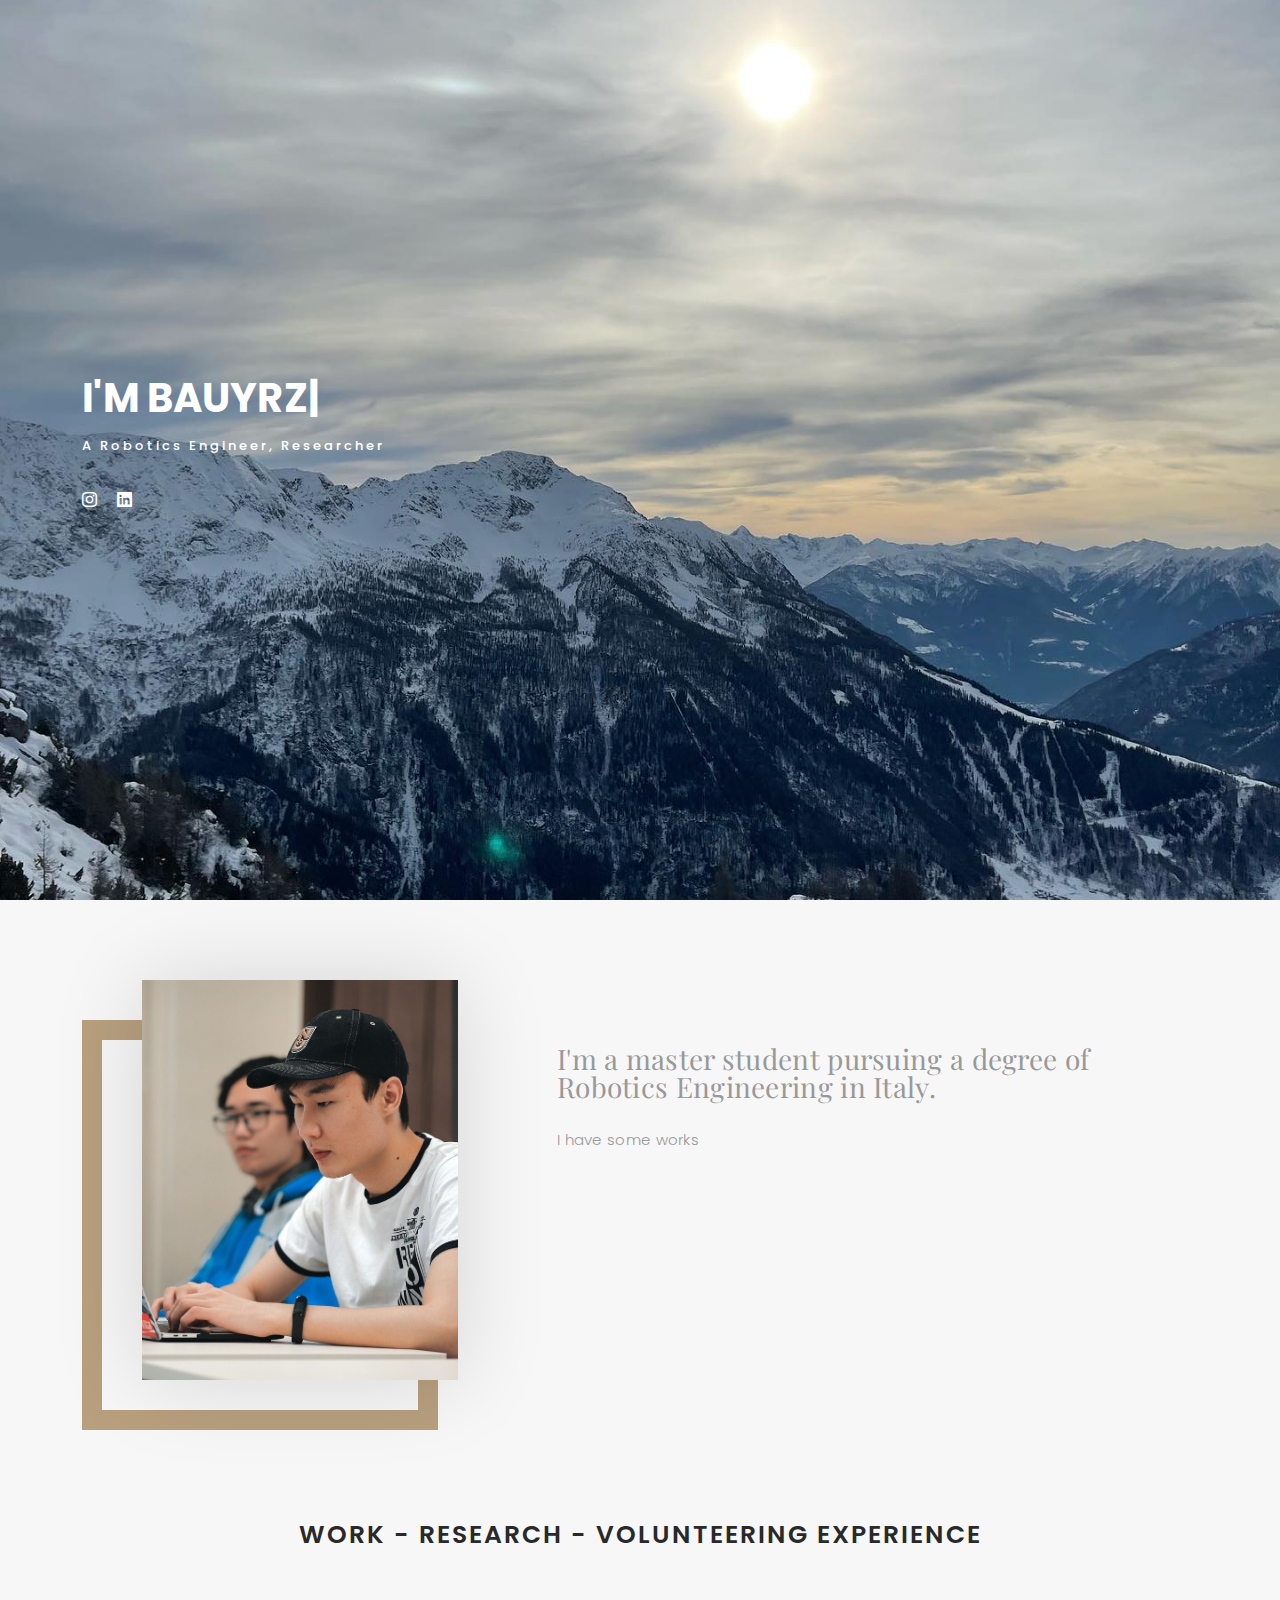
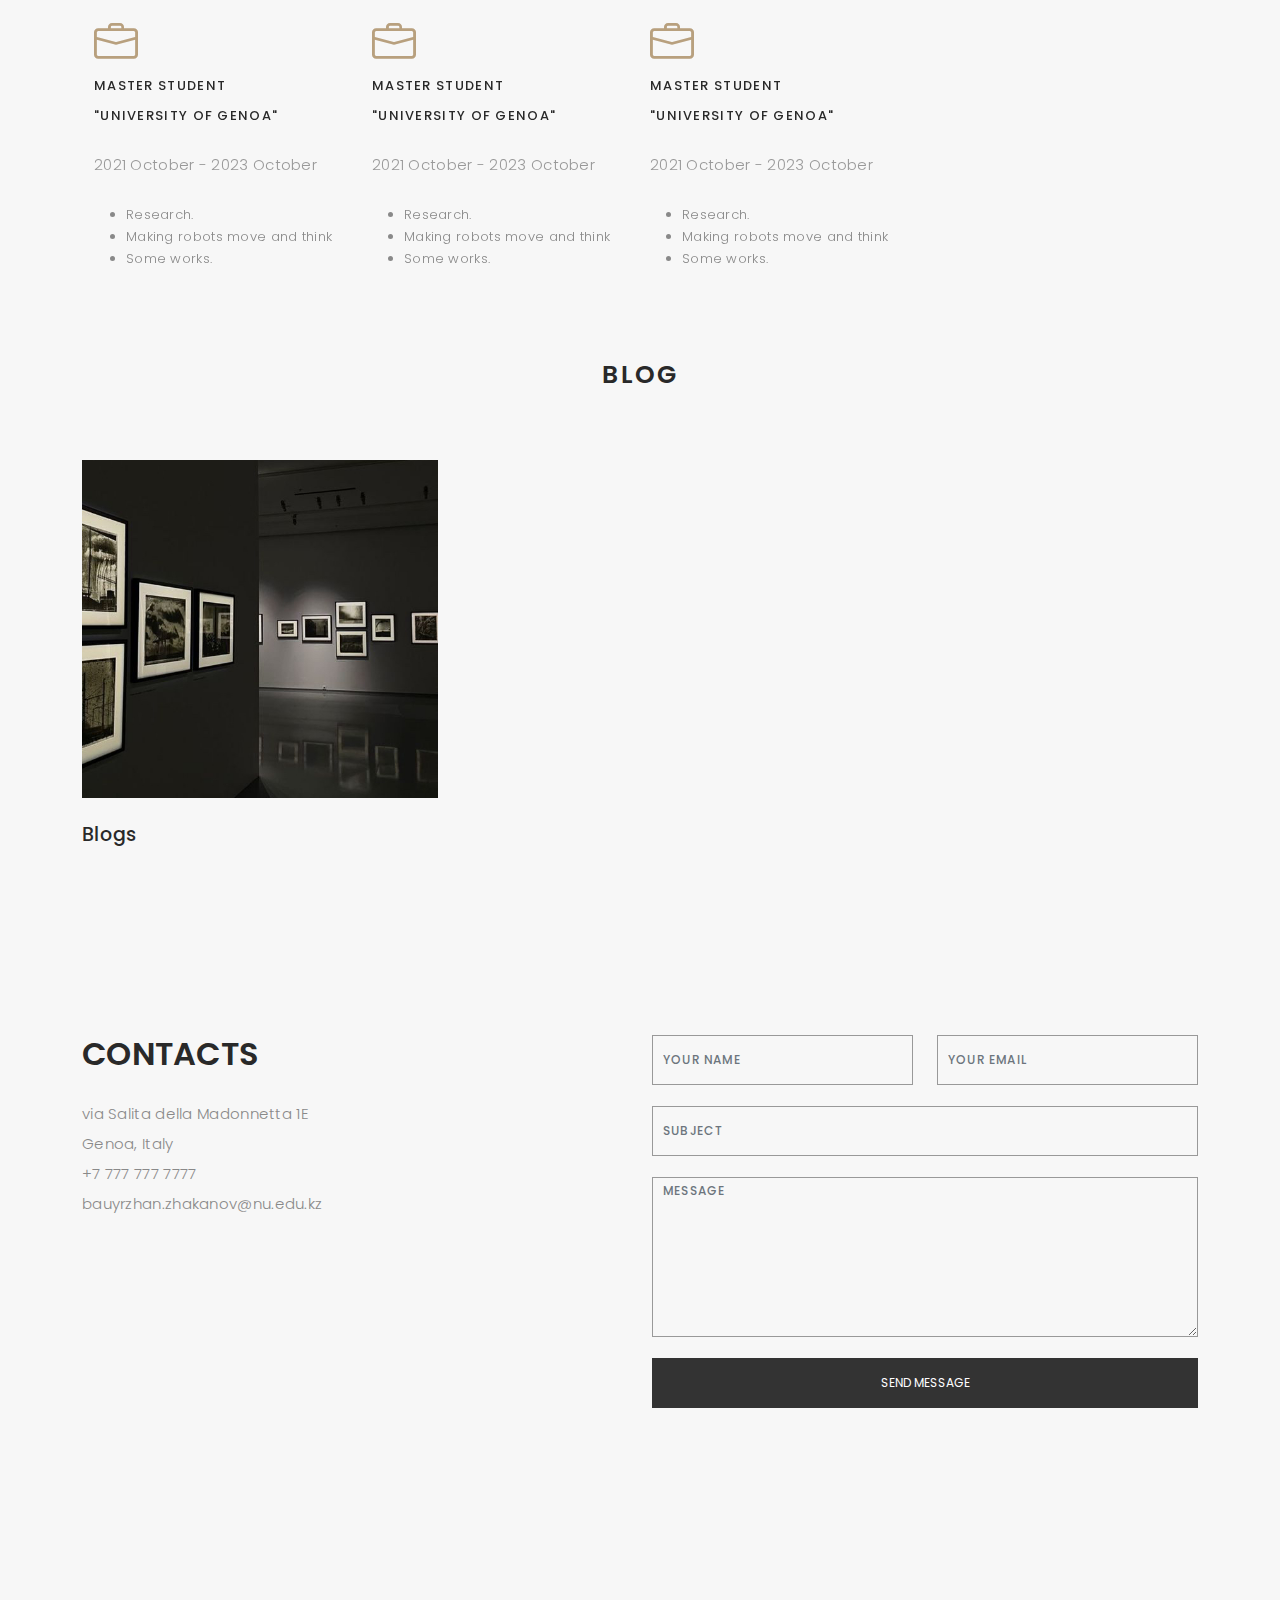
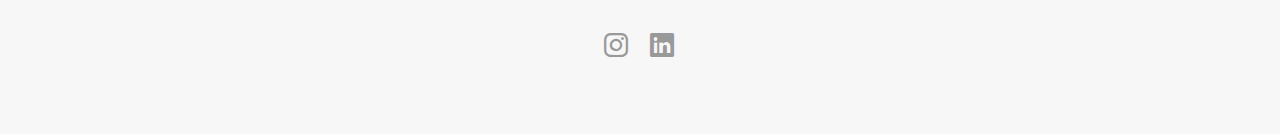
==== index.html @ 03d2d4c2 "h" ====
<!DOCTYPE html>
<html lang="en">

<head>
  <meta charset="utf-8">
  <meta content="width=device-width, initial-scale=1.0" name="viewport">

  <title> Personal Webste - Bauyrzhan Zhakanov </title>
  <meta content="" name="description">
  <meta content="" name="keywords">

  <!-- Favicons -->
  <link href="assets/img/favicon.png" rel="icon">
  <link href="assets/img/apple-touch-icon.png" rel="apple-touch-icon">

  <!--Fonts-->
  <link href="https://fonts.googleapis.com/css?family=Poppins:300,300i,400,400i,500,500i,600,600i,700,700i|Playfair+Display:400,400i,500,500i,600,600i,700,700i,900,900i" rel="stylesheet">

  <!-- Additional CSS Files -->
  <link href="assets/vendor/bootstrap/css/bootstrap.css" rel="stylesheet">
  <link href="assets/vendor/bootstrap-icons/bootstrap-icons.css" rel="stylesheet">
  <link href="assets/vendor/boxicons/css/boxicons.css" rel="stylesheet">
  <link href="assets/vendor/glightbox/css/glightbox.css" rel="stylesheet">
  <link href="assets/vendor/swiper/swiper-bundle.min.css" rel="stylesheet">

  <!-- Main CSS File -->
  <link href="assets/css/style.css" rel="stylesheet">

</head>

<body>

  <!-- ======= Header ======= -->
  <header id="header" class="fixed-top ">
    <div class="container d-flex align-items-center justify-content-between">
      <h1 class="logo"><a href="index.html">Home</a></h1>
      <nav id="navbar" class="navbar">
        <ul>
          <li><a class="nav-link scrollto active" href="#homehome">Home</a></li>
          <li><a class="nav-link scrollto" href="#about">About</a></li>
          <li><a class="nav-link  scrollto" href="#services">Experience</a></li>
          <li class="dropdown"><a href="#journal"><span>Blog</span> <i class="bi bi-chevron-down"></i></a>
            <ul>
              <li><a href="blog-single.html">Works</a></li>
              <!-- <li><a href="blog-single.html">Photos</a></li> -->
              <!-- <li><a href="blog-single.html">Articles</a></li> -->
            </ul>
          </li>
          <li><a class="nav-link scrollto" href="#contact">Contact</a></li>
        </ul>
        <i class="bi bi-list mobile-nav-toggle"></i>
      </nav>
    </div>
  </header>

  <!-- Main Page with the Photo -->
  <div id="homehome" class="home">

    <div class="container">
      <div class="homehome-content">
        <h1>I'm <span class="typed" data-typed-items="Bauyrzhan Zhakanov, A Robotics Engineer, Researcher"></span></h1>
        <p>A Robotics Engineer, Researcher</p>

        <ul class="list-unstyled list-social">
          <!-- <li><a href=""><i class="bi bi-facebook"></i></a></li>
          <li><a href=""><i class="bi bi-twitter"></i></a></li> -->
          <li><a href="https://www.instagram.com/bzwayne/"><i class="bi bi-instagram"></i></a></li>
          <li><a href="https://www.linkedin.com/in/bauyrzhan-zhakanov/"><i class="bi bi-linkedin"></i></a></li>
        </ul>
      </div>
    </div>
  </div>

  <main id="main">

    <!-- ======= About Section ======= -->
    <div id="about" class="paddsection">
      <div class="container">
        <div class="row justify-content-between">

          <div class="col-lg-4 ">
            <div class="div-img-bg">
              <div class="about-img">
                <!-- <img src="assets/img/meee.jpg" class="img-responsive" alt="me"> -->
                <img src="assets/img/mee.jpg" class="img-responsive" alt="me">
              </div>
            </div>
          </div>

          <div class="col-lg-7">
            <div class="about-descr">
              <p class="p-heading">I'm a master student pursuing a degree of Robotics Engineering in Italy.</p>
              <p class="separator">I have some works</p>
            </div>
          </div>
        </div>
      </div>
    </div>

    <!-- ======= Services Section ======= -->
    <div id="services">

      <div class="container">
        <div class="section-title text-center">
          <h2>WORK - RESEARCH - VOLUNTEERING EXPERIENCE</h2>
        </div>
      <div class="container">
        <div class="services-slider swiper" data-aos="fade-up" data-aos-delay="100">
          <div class="swiper-wrapper">

            <div class="swiper-slide">
              <div class="services-block">
                <i class="bi bi-briefcase"></i>
                <span>Master student</span>
                <span>"University of Genoa"</span>
                <p>2021 October - 2023 October</p>
                <ul class="separator">
                  <li>Research.</li>
                  <li>Making robots move and think</li>
                  <li>Some works.</li>
                </ul>
              </div>
            </div>

            <!-- <div class="swiper-slide">
              <div class="services-block">
                <i class="bi bi-card-checklist"></i>
                <span>Volunteering Tutor</span>
                <span>"NU Red Crescent"</span>
                <p>2019 January - 2020 March</p>
                <ul class="separator">
                  <li>Taught primary school students once a week for 3 hours.</li>
                  <li>Helped students improve their academic standing.</li>
                  <li>Assessed their knowledge, and created individual lesson plans for each lesson.</li>
                </ul>
              </div>
            </div> -->

            <!-- <div class="swiper-slide">
              <div class="services-block">
                <i class="bi bi-bar-chart"></i>
                <span>Social Media Manager</span>
                <span>Khan Academy Qazaq</span>
                <p>2018 August - 2020 March</p>
                <ul class="separator">
                  <li>Worked in a team at the founding stages of the project.</li>
                  <li>Worked on the project's brand recognition.</li>
                  <li>Attracted volunteers for the project through social media.</li>
                </ul>
              </div>
            </div> -->

            <!-- <div class="swiper-slide">
              <div class="services-block">
                <i class="bi bi-binoculars"></i>
                <span>Assistant of professors</span>
                <span>Research Assistantships</span>
                <p>2020 and 2022 Fall semesters</p>
                <ul class="separator">
                  <li>Assisted Dr. Ramey Moore with analyzing and selecting research articles about the perception of environmental issues in Kazakhstan.</li>
                  <li>Translated, analyzed and synthesized data from social media.</li>
                  <li>Assisted Dr. Reed Coil with conducting archaeological excavations, data entry and analysis.</li>
                </ul>
              </div>
            </div> -->

            <!-- <div class="swiper-slide">
              <div class="services-block">
                <i class="bi bi-brightness-high"></i>
                <span>Event Manager</span>
                <span>Social Project "Ertenim"</span>
                <p>2021 August - November</p>
                <ul class="separator">
                  <li>Created the concept and mission of the project with other members.</li>
                  <li>Organized a three day long summer camp for children from socially vulnerable families.</li>
                </ul>
              </div>
            </div> -->

            <!-- <div class="swiper-slide">
              <div class="services-block">
                <i class="bi bi-calendar4-week"></i>
                <span>General Manager</span>
                <span>LLC "Arel"</span>
                <p>2020 and 2022 Fall semesters</p>
                <ul class="separator">
                  <li>Raised the revenue by 4000 euros a month after allocating marketing expenditures more effectively.</li>
                  <li>Changed the brand presentation on marketing platforms. Changed the supplier company to solve logistics issues.</li>
                  <li>Systematised all financial aspects.</li>
                </ul>
              </div>
            </div> -->

          </div>
          <div class="swiper-pagination"></div>
        </div>

      </div>

    </div>
    

    <!-- ======= Journal Section ======= -->
    <div id="journal" class="text-left paddsection">
      <div class="container">
        <div class="section-title text-center">
          <h2>blog</h2>
        </div>
      </div>
      <div class="container">
        <div class="journal-block">
          <div class="row">
            <div class="col-lg-4 col-md-6">
              <div class="journal-info">
                <a href="pages/blog-single.html"><img src="assets/img/blog-post-1.jpg" class="img-responsive" alt="img"></a>
                <div class="journal-txt">
                  <h4><a href="pages/blog-single.html">Blogs</a></h4>
                </div>
              </div>
            </div>
            <!-- <div class="col-lg-4 col-md-6">
              <div class="journal-info">
                <a href="blog-single.html"><img src="assets/img/blog-post-2.jpg" class="img-responsive" alt="img"></a>
                <div class="journal-txt">
                  <h4><a href="blog-single.html">PHOTOS</a></h4>
                </div>
              </div>
            </div> -->
            <!-- <div class="col-lg-4 col-md-6">
              <div class="journal-info">
                <a href="blog-single.html"><img src="assets/img/blog-post-3.jpg" class="img-responsive" alt="img"></a>
                <div class="journal-txt">
                  <h4><a href="blog-single.html">MY ARTICLES</a></h4>
                </div>
              </div>
            </div> -->
          </div>
        </div>
      </div>
    </div>

    <!-- ======= Contact Section ======= -->
    <div id="contact" class="paddsection">
      <div class="container">
        <div class="contact-block1">
          <div class="row">
            <div class="col-lg-6">
              <div class="contact-contact">
                <h2 class="mb-30">CONTACTS</h2>
                <ul class="contact-details">
                  <li><span>via Salita della Madonnetta 1E</span></li>
                  <li><span>Genoa, Italy</span></li>
                  <li><span>+7 777 777 7777</span></li>
                  <li><span>bauyrzhan.zhakanov@nu.edu.kz</span></li>
                </ul>
              </div>
            </div>
            <div class="col-lg-6">
              <form action="forms/contact.php" method="post" role="form" class="php-email-form">
                <div class="row gy-3">
                  <div class="col-lg-6">
                    <div class="form-group contact-block1">
                      <input type="text" name="name" class="form-control" id="name" placeholder="Your Name" required>
                    </div>
                  </div>
                  <div class="col-lg-6">
                    <div class="form-group">
                      <input type="email" class="form-control" name="email" id="email" placeholder="Your Email" required>
                    </div>
                  </div>
                  <div class="col-lg-12">
                    <div class="form-group">
                      <input type="text" class="form-control" name="subject" id="subject" placeholder="Subject" required>
                    </div>
                  </div>
                  <div class="col-lg-12">
                    <div class="form-group">
                      <textarea class="form-control" name="message" placeholder="Message" required></textarea>
                    </div>
                  </div>
                  <div class="col-lg-12">
                    <div class="loading">Loading</div>
                    <div class="error-message"></div>
                    <div class="sent-message">Your message has been sent. Thank you!</div>
                  </div>
                  <div class="mt-0">
                    <input type="submit" class="btn btn-defeault btn-send" value="Send message">
                  </div>
                </div>
              </form>
            </div>
          </div>
        </div>
      </div>
    </div>

  </main>

  <div id="footer" class="text-center">
    <div class="container">
      <div class="socials-media text-center">

        <ul class="list-unstyled">
          <!-- <li><a href="#"><i class="bi bi-facebook"></i></a></li>
          <li><a href="#"><i class="bi bi-twitter"></i></a></li> -->
          <li><a href="https://www.instagram.com/bzwayne/"><i class="bi bi-instagram"></i></a></li>
          <li><a href="https://www.linkedin.com/in/bauyrzhan-zhakanov/"><i class="bi bi-linkedin"></i></a></li>
        </ul>

  </div>

  <a href="#" class="back-to-top d-flex align-items-center justify-content-center"><i class="bi bi-arrow-up-short"></i></a>
 
  <!-- Additional JS Files -->
  <script src="assets/vendor/bootstrap/js/bootstrap.bundle.min.js"></script>
  <script src="assets/vendor/glightbox/js/glightbox.min.js"></script>
  <script src="assets/vendor/isotope-layout/isotope.pkgd.min.js"></script>
  <script src="assets/vendor/swiper/swiper-bundle.min.js"></script>
  <script src="assets/vendor/typed.js/typed.min.js"></script>
  <script src="assets/vendor/php-email-form/validate.js"></script>

  <!-- Main JS File -->
  <script src="assets/js/main.js"></script>

</body>

</html>
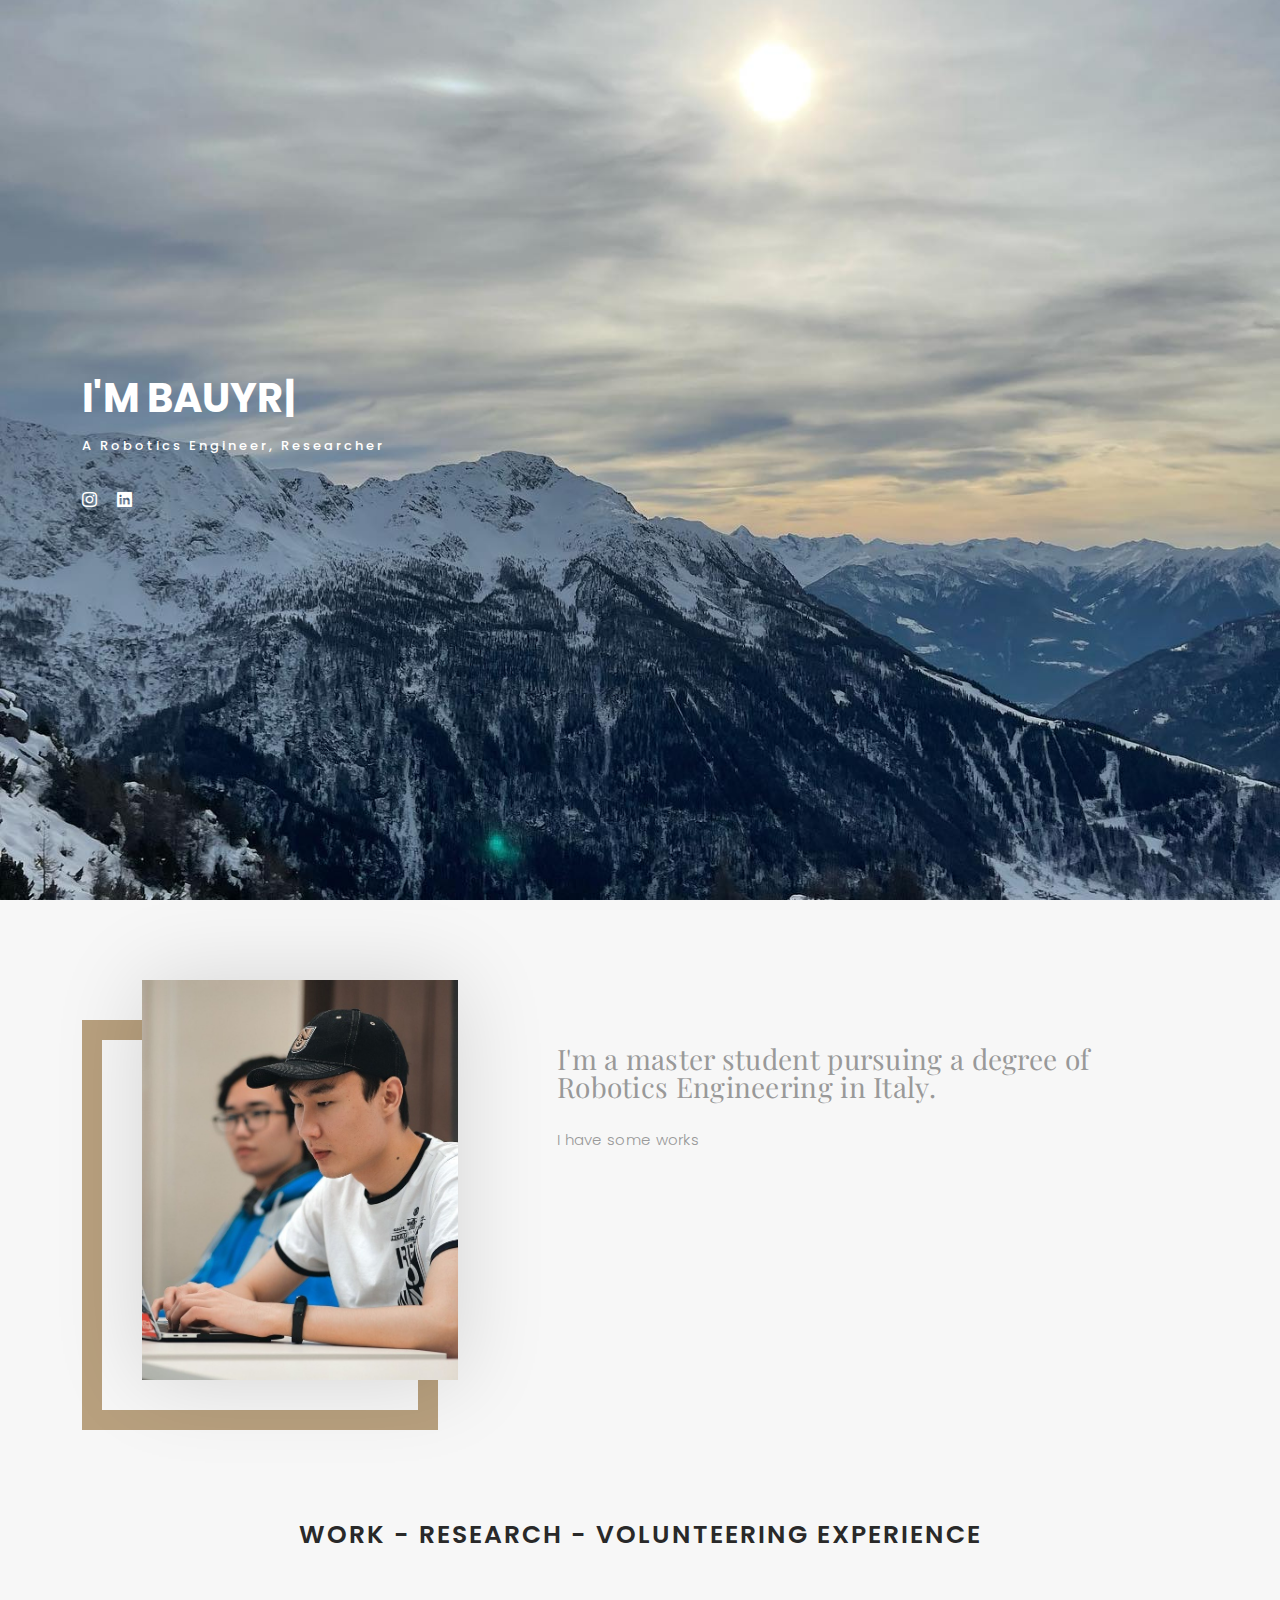
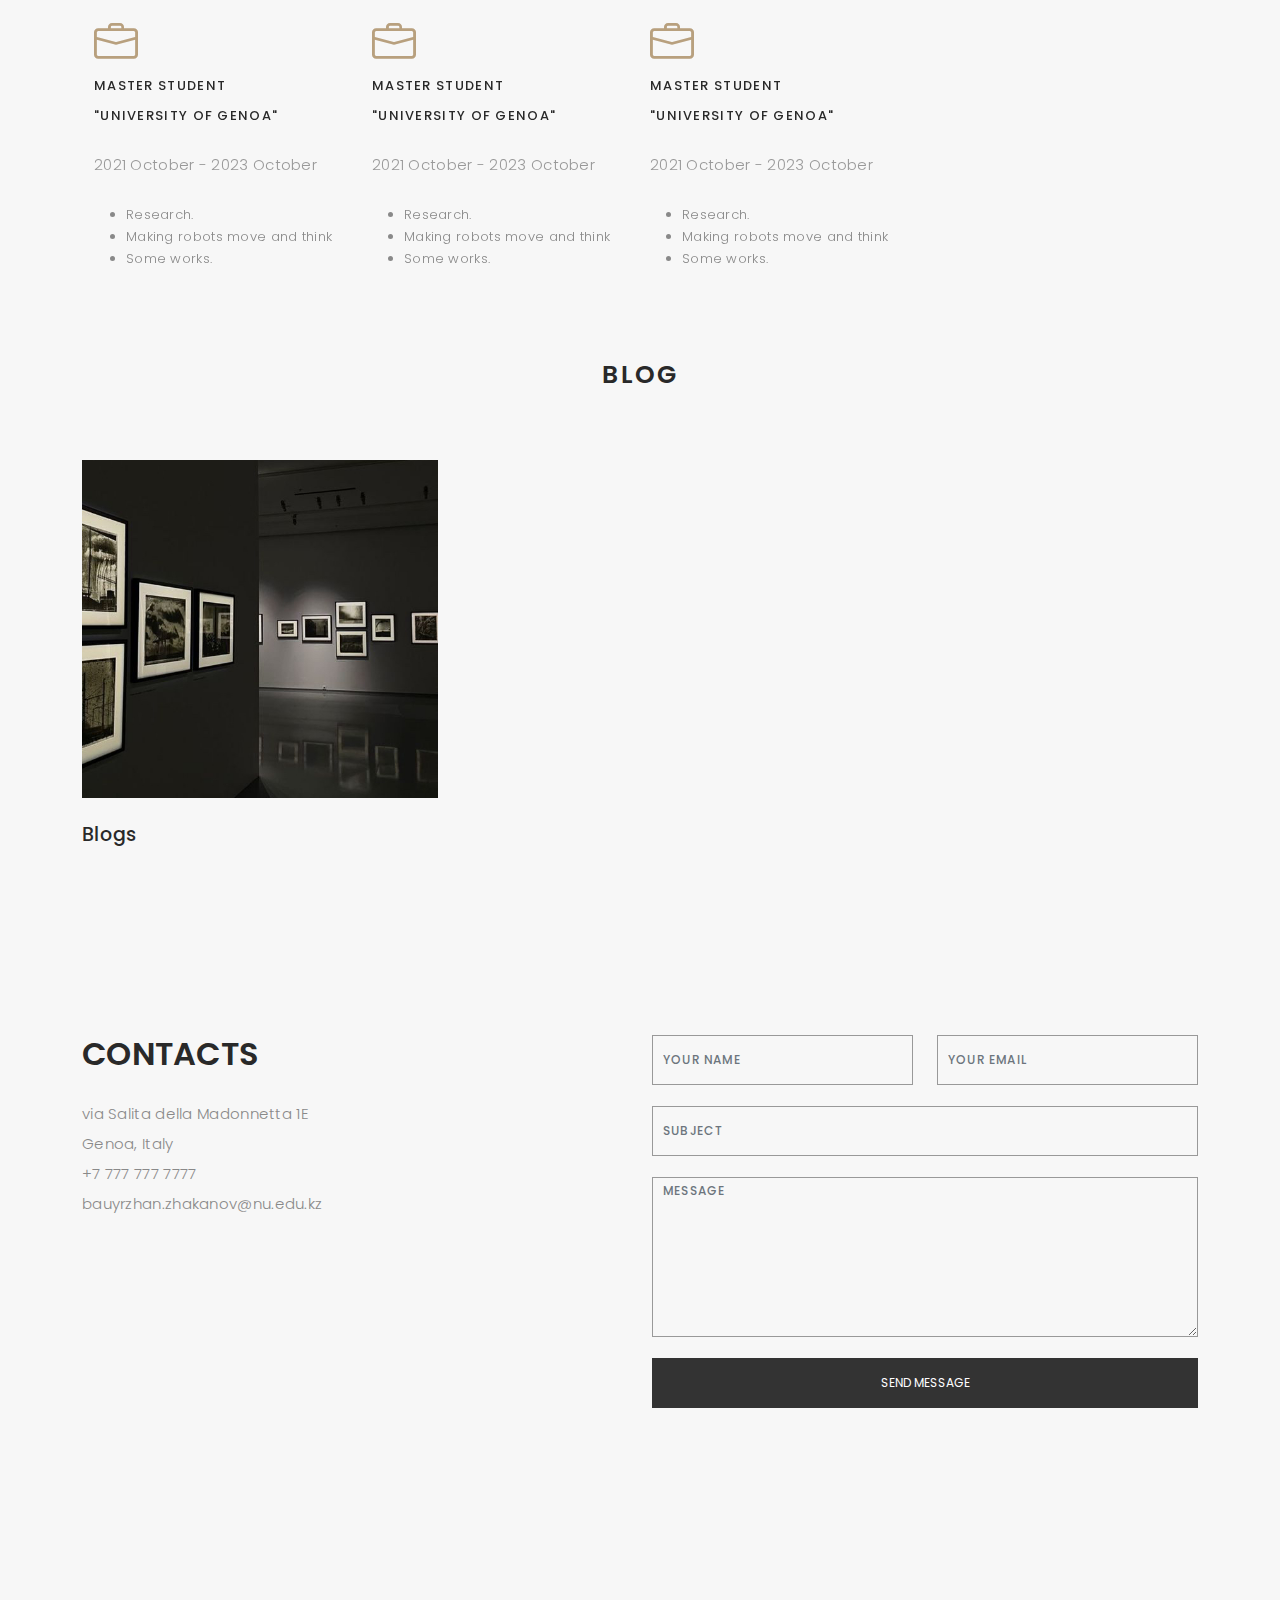
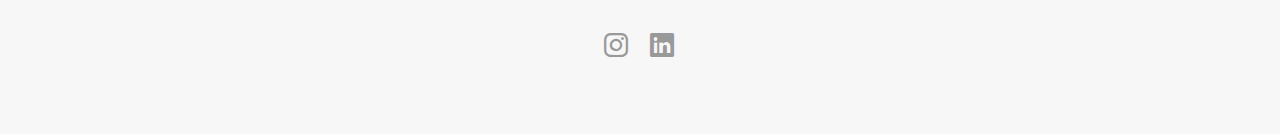
==== commit d76222e7: "h" ====
--- a/index.html
+++ b/index.html
@@ -41,7 +41,7 @@
           <li><a class="nav-link  scrollto" href="#services">Experience</a></li>
           <li class="dropdown"><a href="#journal"><span>Blog</span> <i class="bi bi-chevron-down"></i></a>
             <ul>
-              <li><a href="blog-single.html">Works</a></li>
+              <li><a href="pages/blog-single.html">Works</a></li>
               <!-- <li><a href="blog-single.html">Photos</a></li> -->
               <!-- <li><a href="blog-single.html">Articles</a></li> -->
             </ul>
@@ -81,7 +81,6 @@
           <div class="col-lg-4 ">
             <div class="div-img-bg">
               <div class="about-img">
-                <!-- <img src="assets/img/meee.jpg" class="img-responsive" alt="me"> -->
                 <img src="assets/img/mee.jpg" class="img-responsive" alt="me">
               </div>
             </div>
@@ -136,60 +135,6 @@
               </div>
             </div> -->
 
-            <!-- <div class="swiper-slide">
-              <div class="services-block">
-                <i class="bi bi-bar-chart"></i>
-                <span>Social Media Manager</span>
-                <span>Khan Academy Qazaq</span>
-                <p>2018 August - 2020 March</p>
-                <ul class="separator">
-                  <li>Worked in a team at the founding stages of the project.</li>
-                  <li>Worked on the project's brand recognition.</li>
-                  <li>Attracted volunteers for the project through social media.</li>
-                </ul>
-              </div>
-            </div> -->
-
-            <!-- <div class="swiper-slide">
-              <div class="services-block">
-                <i class="bi bi-binoculars"></i>
-                <span>Assistant of professors</span>
-                <span>Research Assistantships</span>
-                <p>2020 and 2022 Fall semesters</p>
-                <ul class="separator">
-                  <li>Assisted Dr. Ramey Moore with analyzing and selecting research articles about the perception of environmental issues in Kazakhstan.</li>
-                  <li>Translated, analyzed and synthesized data from social media.</li>
-                  <li>Assisted Dr. Reed Coil with conducting archaeological excavations, data entry and analysis.</li>
-                </ul>
-              </div>
-            </div> -->
-
-            <!-- <div class="swiper-slide">
-              <div class="services-block">
-                <i class="bi bi-brightness-high"></i>
-                <span>Event Manager</span>
-                <span>Social Project "Ertenim"</span>
-                <p>2021 August - November</p>
-                <ul class="separator">
-                  <li>Created the concept and mission of the project with other members.</li>
-                  <li>Organized a three day long summer camp for children from socially vulnerable families.</li>
-                </ul>
-              </div>
-            </div> -->
-
-            <!-- <div class="swiper-slide">
-              <div class="services-block">
-                <i class="bi bi-calendar4-week"></i>
-                <span>General Manager</span>
-                <span>LLC "Arel"</span>
-                <p>2020 and 2022 Fall semesters</p>
-                <ul class="separator">
-                  <li>Raised the revenue by 4000 euros a month after allocating marketing expenditures more effectively.</li>
-                  <li>Changed the brand presentation on marketing platforms. Changed the supplier company to solve logistics issues.</li>
-                  <li>Systematised all financial aspects.</li>
-                </ul>
-              </div>
-            </div> -->
 
           </div>
           <div class="swiper-pagination"></div>
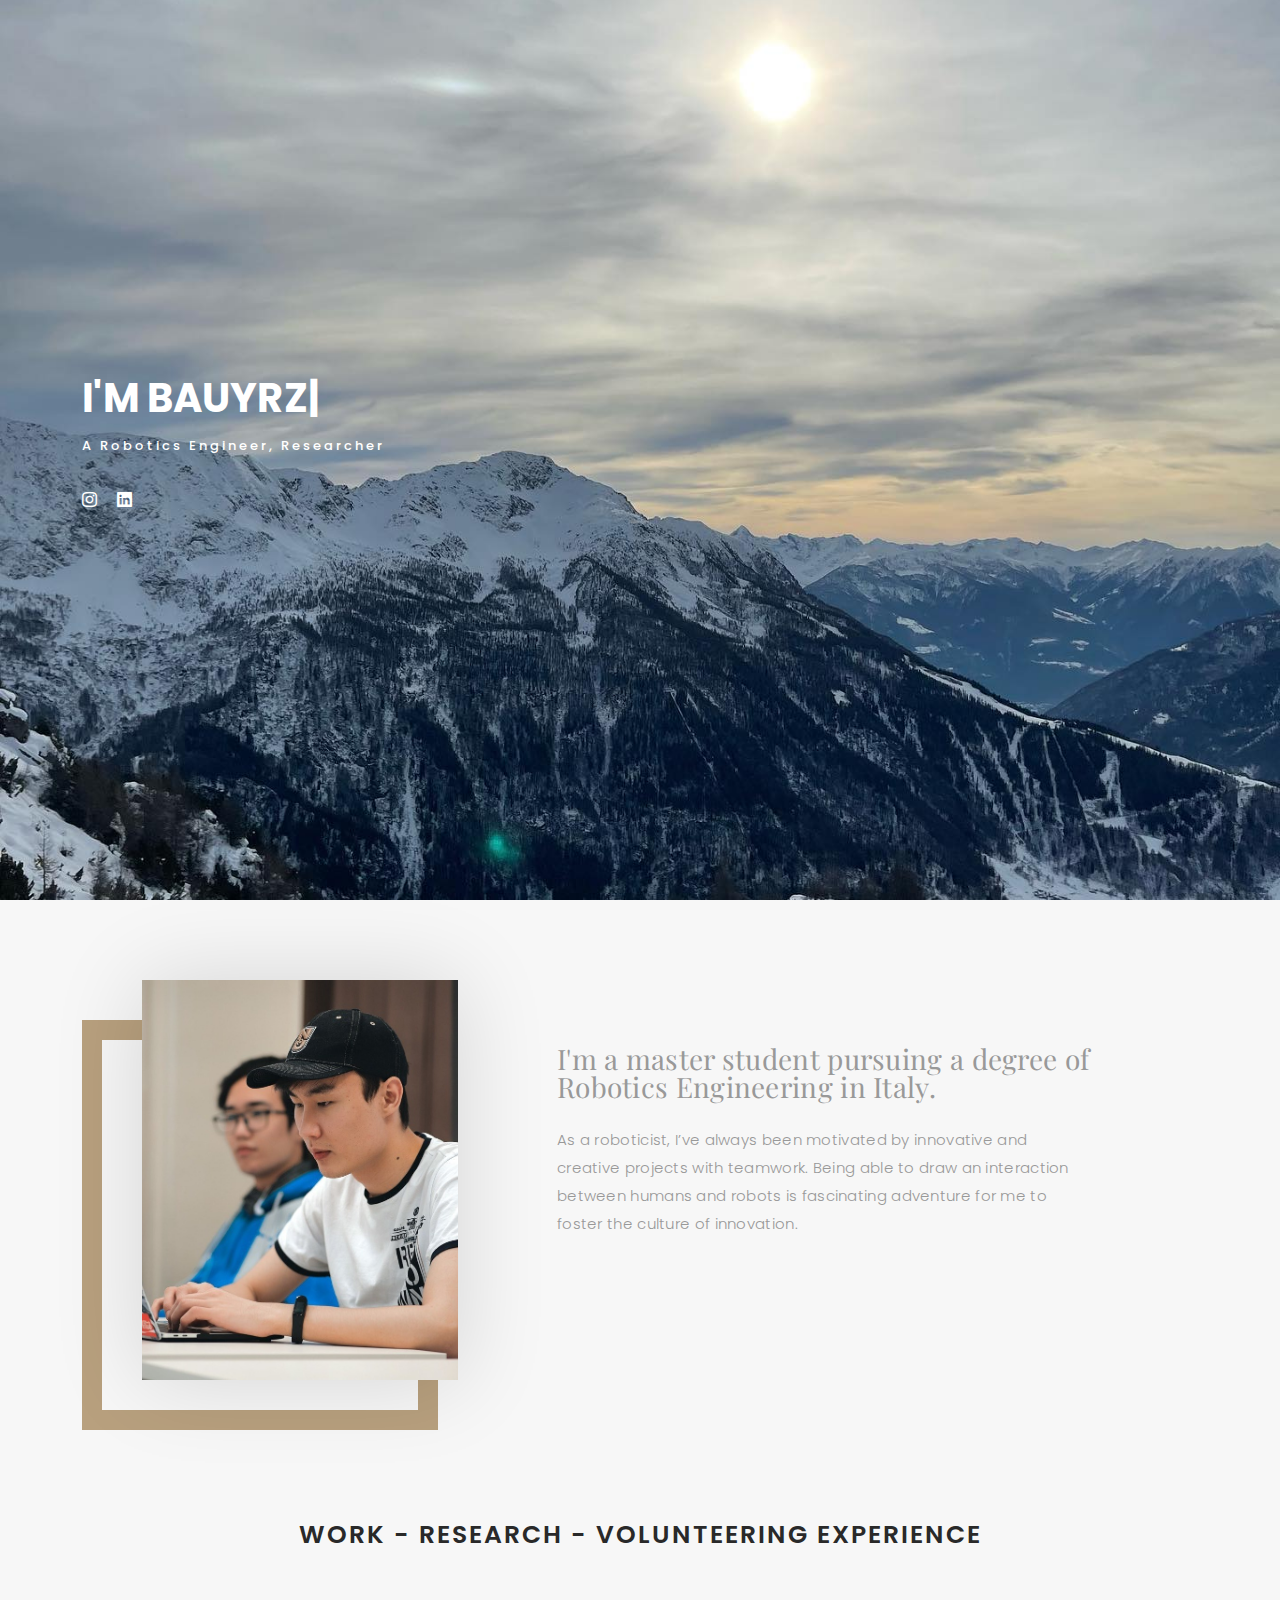
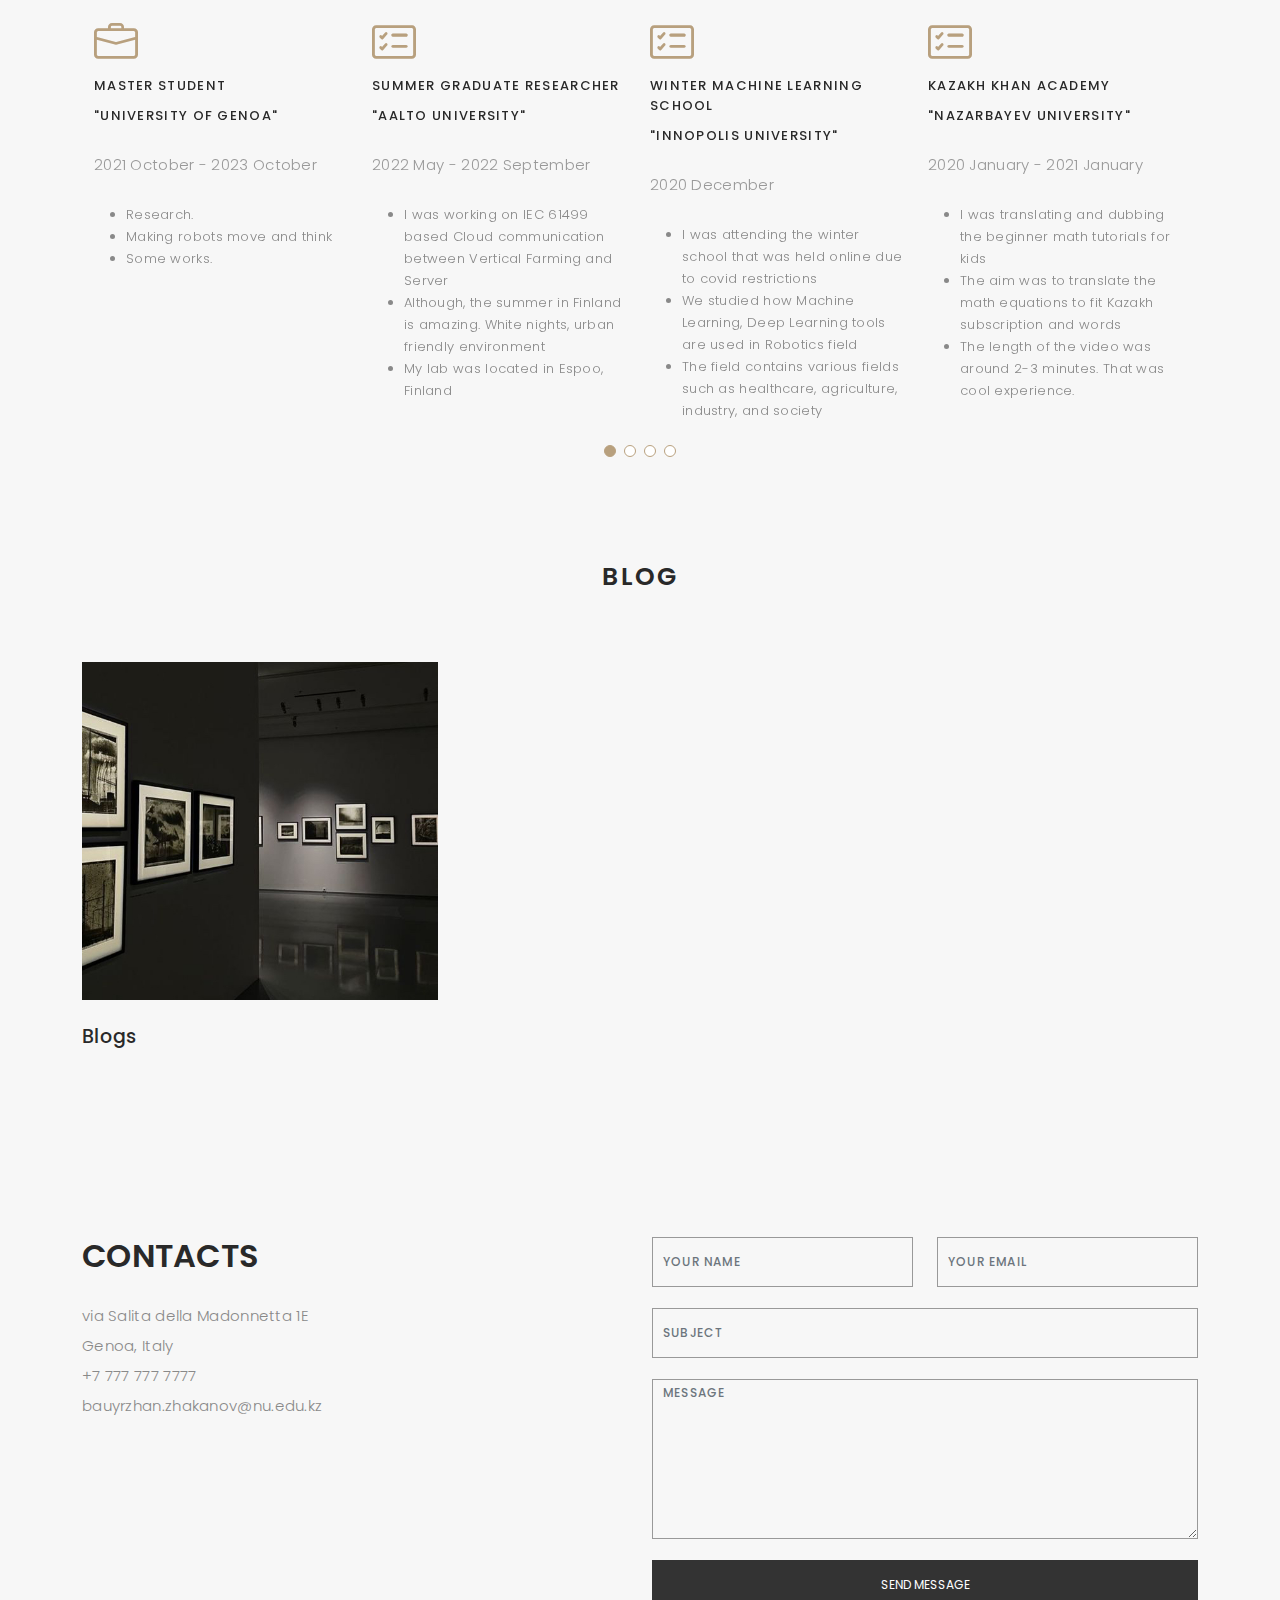
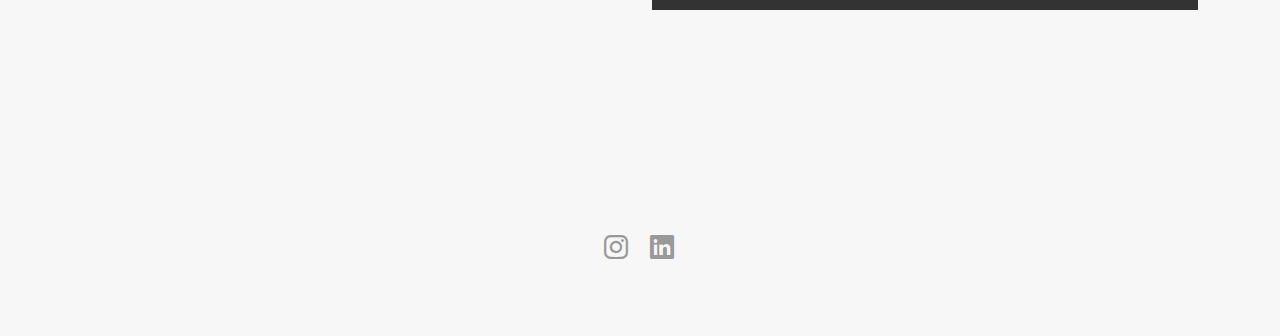
==== commit 449ab1e9: "adds" ====
--- a/index.html
+++ b/index.html
@@ -89,7 +89,7 @@
           <div class="col-lg-7">
             <div class="about-descr">
               <p class="p-heading">I'm a master student pursuing a degree of Robotics Engineering in Italy.</p>
-              <p class="separator">I have some works</p>
+              <p class="separator">As a roboticist, I’ve always been motivated by innovative and creative projects with teamwork. Being able to draw an interaction between humans and robots is fascinating adventure for me to foster the culture of innovation.</p>
             </div>
           </div>
         </div>
@@ -121,19 +121,47 @@
               </div>
             </div>
 
-            <!-- <div class="swiper-slide">
+            <div class="swiper-slide">
               <div class="services-block">
                 <i class="bi bi-card-checklist"></i>
-                <span>Volunteering Tutor</span>
-                <span>"NU Red Crescent"</span>
-                <p>2019 January - 2020 March</p>
+                <span>Summer Graduate Researcher</span>
+                <span>"Aalto University"</span>
+                <p>2022 May - 2022 September</p>
                 <ul class="separator">
-                  <li>Taught primary school students once a week for 3 hours.</li>
-                  <li>Helped students improve their academic standing.</li>
-                  <li>Assessed their knowledge, and created individual lesson plans for each lesson.</li>
-                </ul>
-              </div>
-            </div> -->
+                  <li>I was working on IEC 61499 based Cloud communication between Vertical Farming and Server</li>
+                  <li>Although, the summer in Finland is amazing. White nights, urban friendly environment</li>
+                  <li>My lab was located in Espoo, Finland</li>
+                </ul>
+              </div>
+            </div>
+
+            <div class="swiper-slide">
+              <div class="services-block">
+                <i class="bi bi-card-checklist"></i>
+                <span>Winter Machine Learning School</span>
+                <span>"Innopolis University"</span>
+                <p>2020 December</p>
+                <ul class="separator">
+                  <li>I was attending the winter school that was held online due to covid restrictions</li>
+                  <li>We studied how Machine Learning, Deep Learning tools are used in Robotics field</li>
+                  <li>The field contains various fields such as healthcare, agriculture, industry, and society</li>
+                </ul>
+              </div>
+            </div>
+
+            <div class="swiper-slide">
+              <div class="services-block">
+                <i class="bi bi-card-checklist"></i>
+                <span>Kazakh Khan Academy</span>
+                <span>"Nazarbayev University"</span>
+                <p>2020 January - 2021 January</p>
+                <ul class="separator">
+                  <li>I was translating and dubbing the beginner math tutorials for kids</li>
+                  <li>The aim was to translate the math equations to fit Kazakh subscription and words</li>
+                  <li>The length of the video was around 2-3 minutes. That was cool experience. </li>
+                </ul>
+              </div>
+            </div>
 
 
           </div>
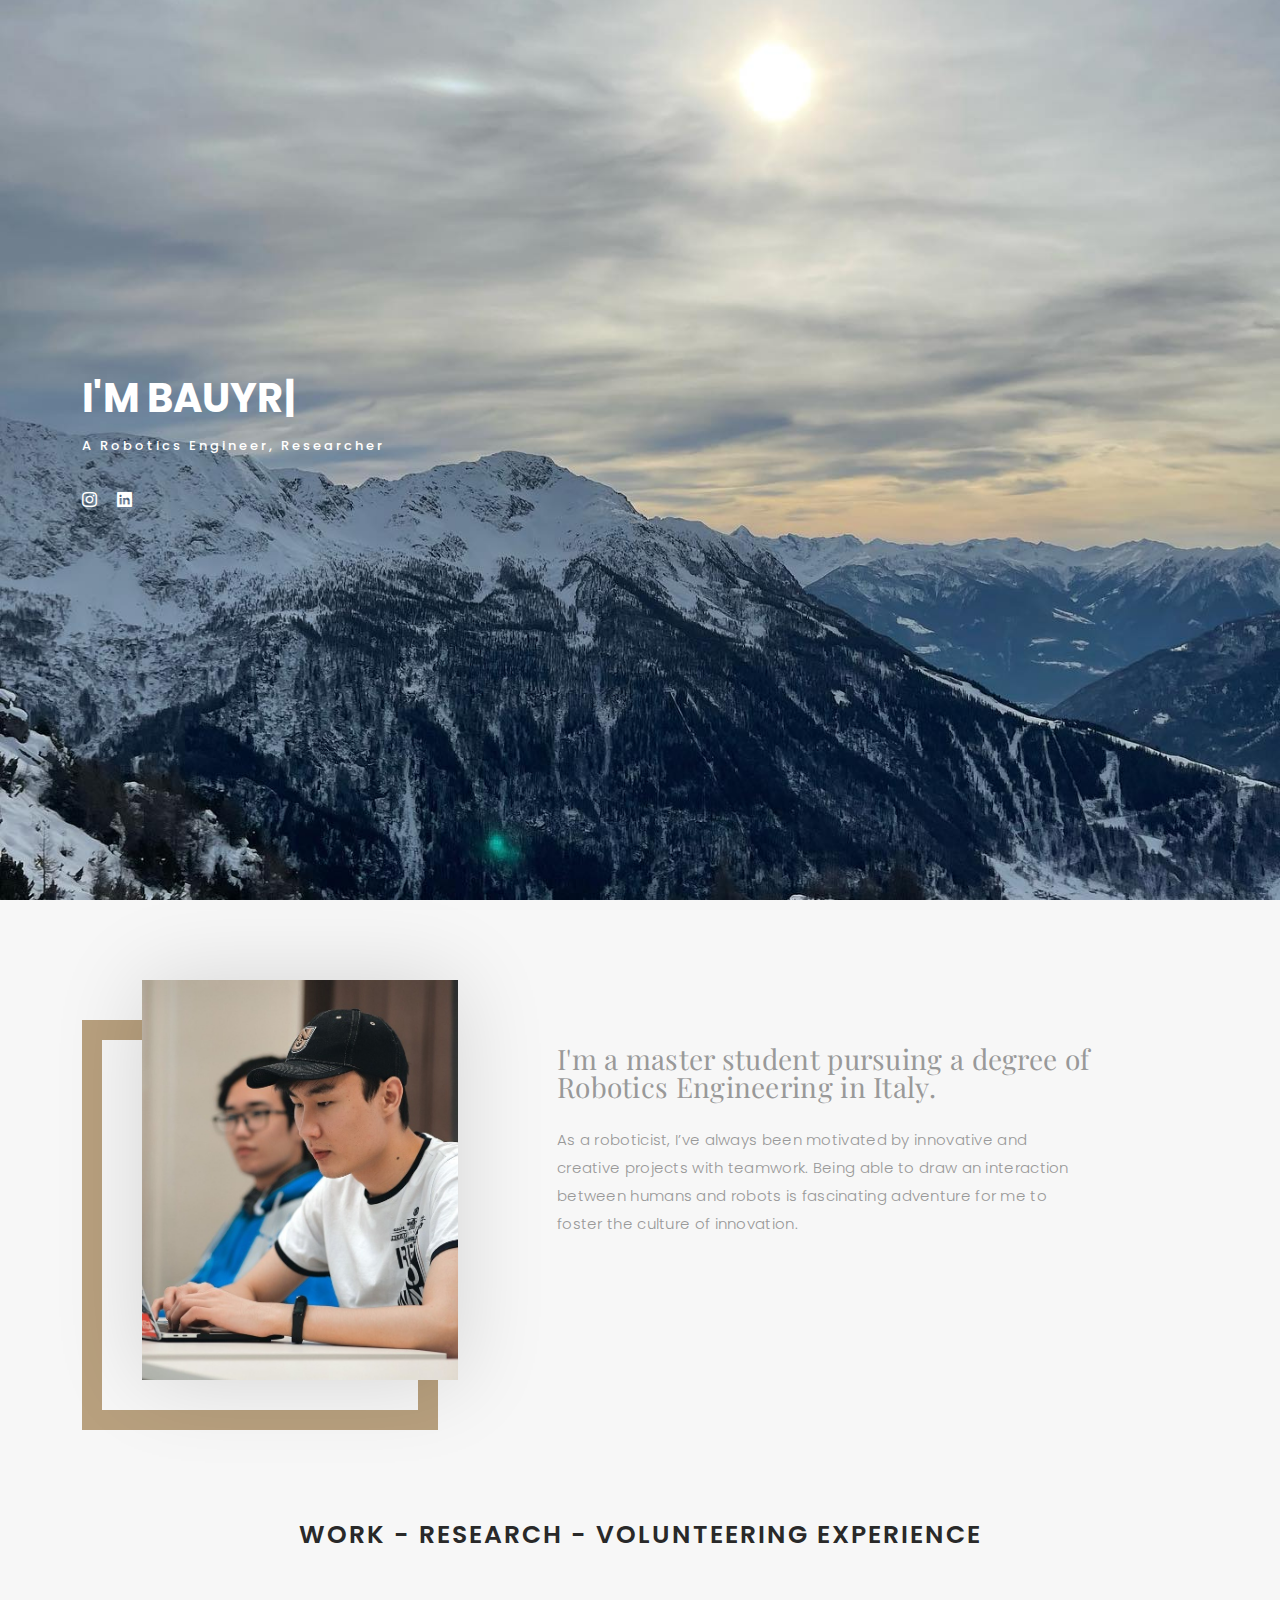
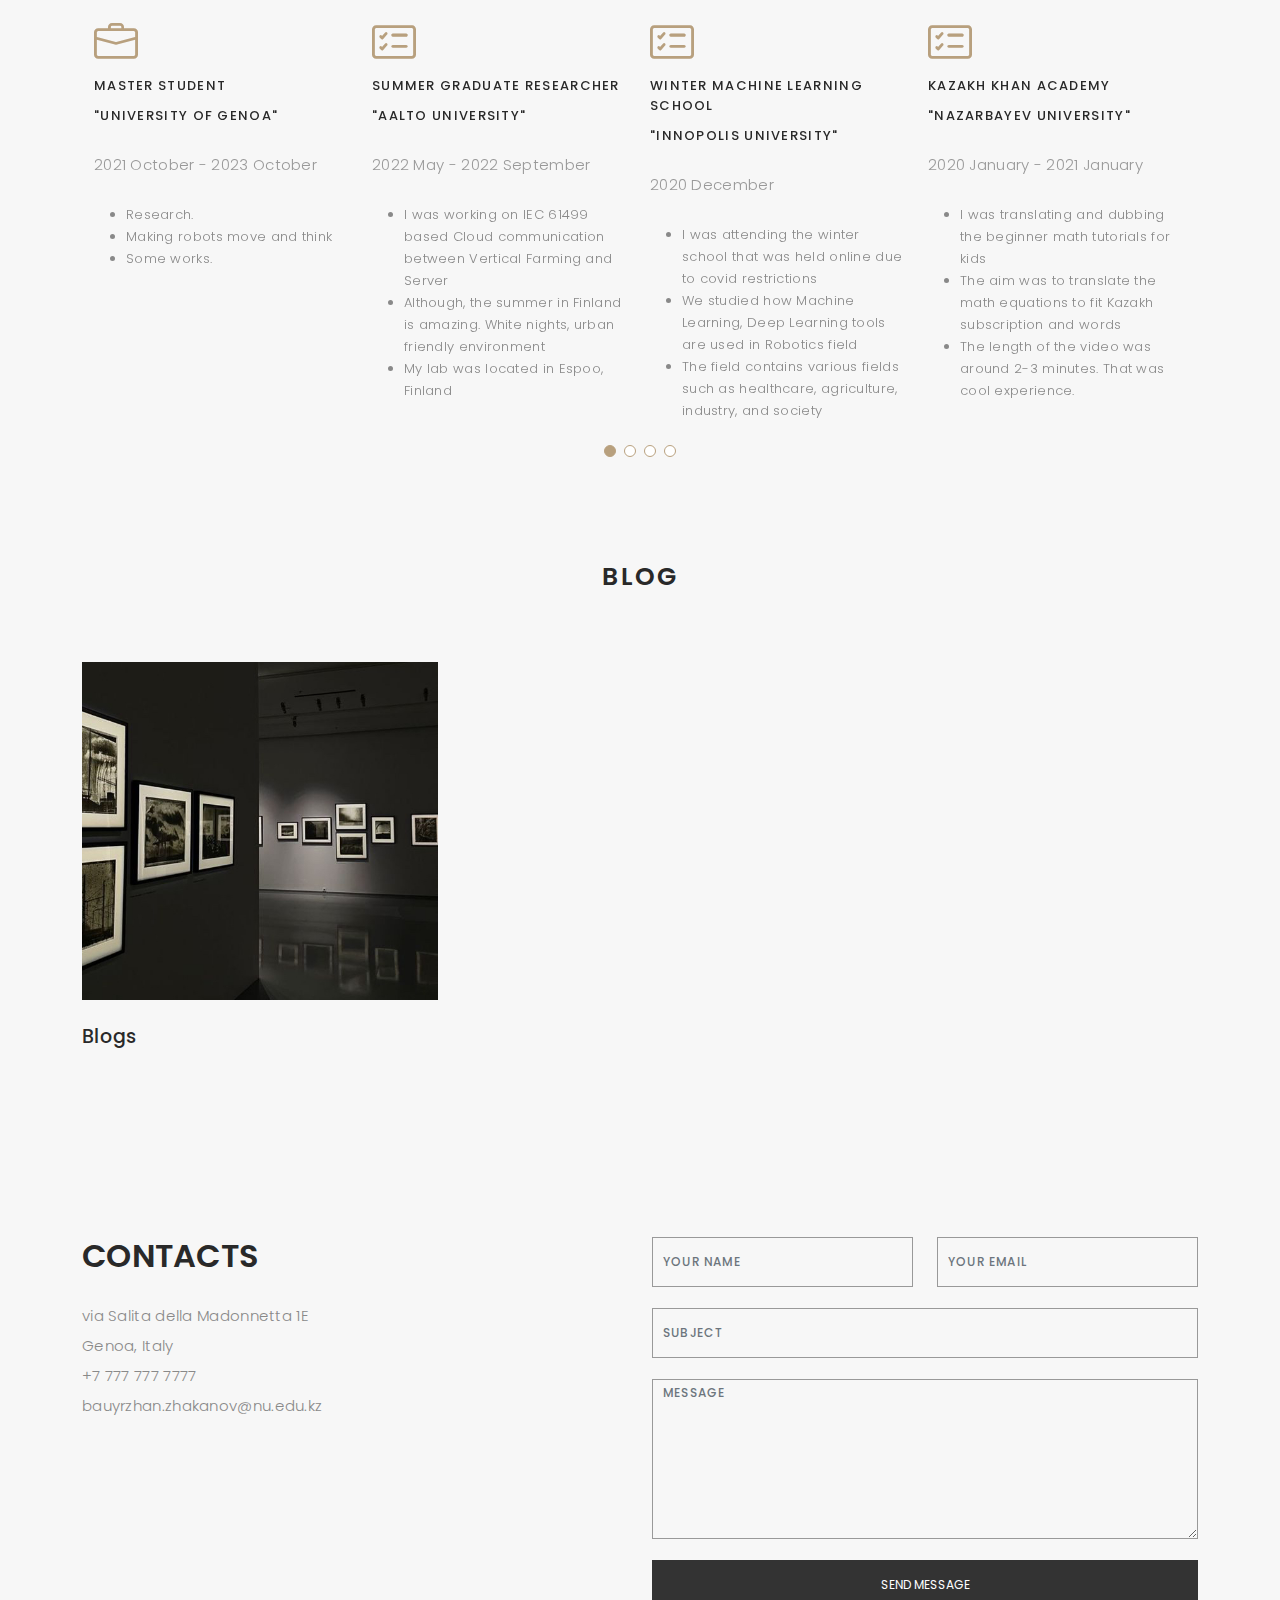
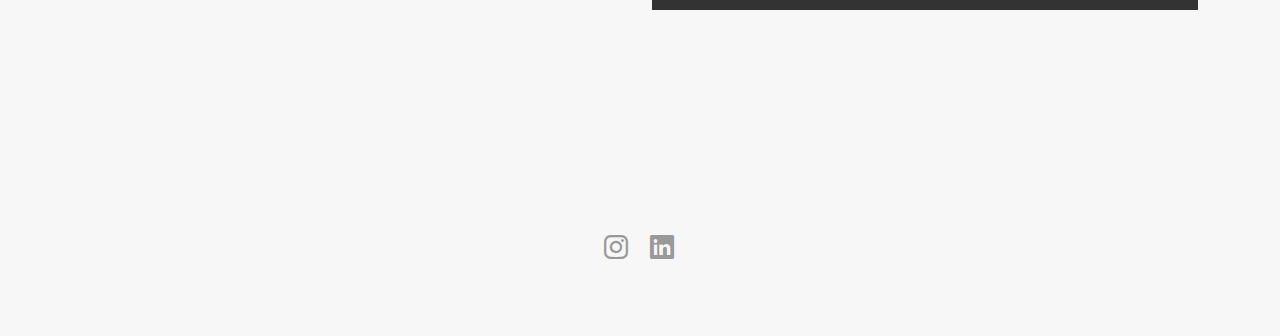
==== commit 520a6409: "ch" ====
--- a/index.html
+++ b/index.html
@@ -187,7 +187,7 @@
               <div class="journal-info">
                 <a href="pages/blog-single.html"><img src="assets/img/blog-post-1.jpg" class="img-responsive" alt="img"></a>
                 <div class="journal-txt">
-                  <h4><a href="pages/blog-single.html">Blogs</a></h4>
+                  <h4><a href="blog-single.html">Blogs</a></h4>
                 </div>
               </div>
             </div>
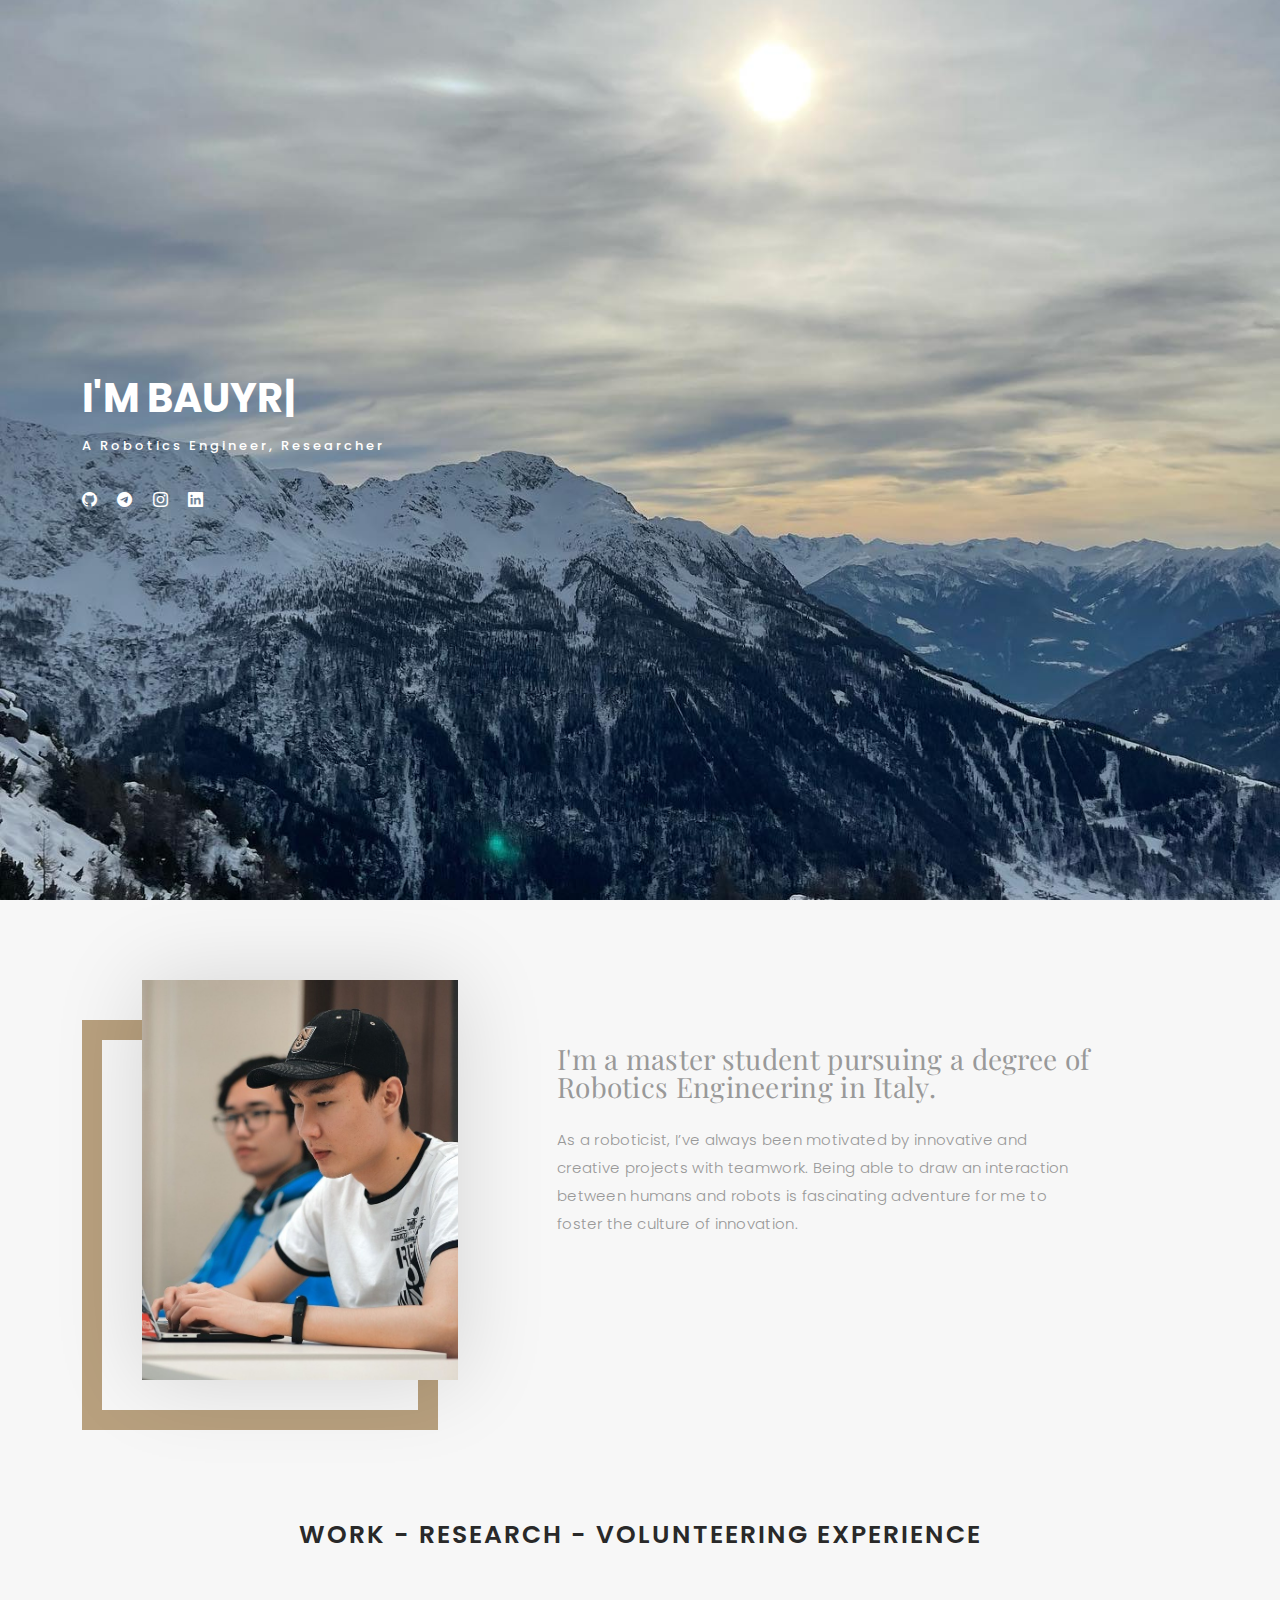
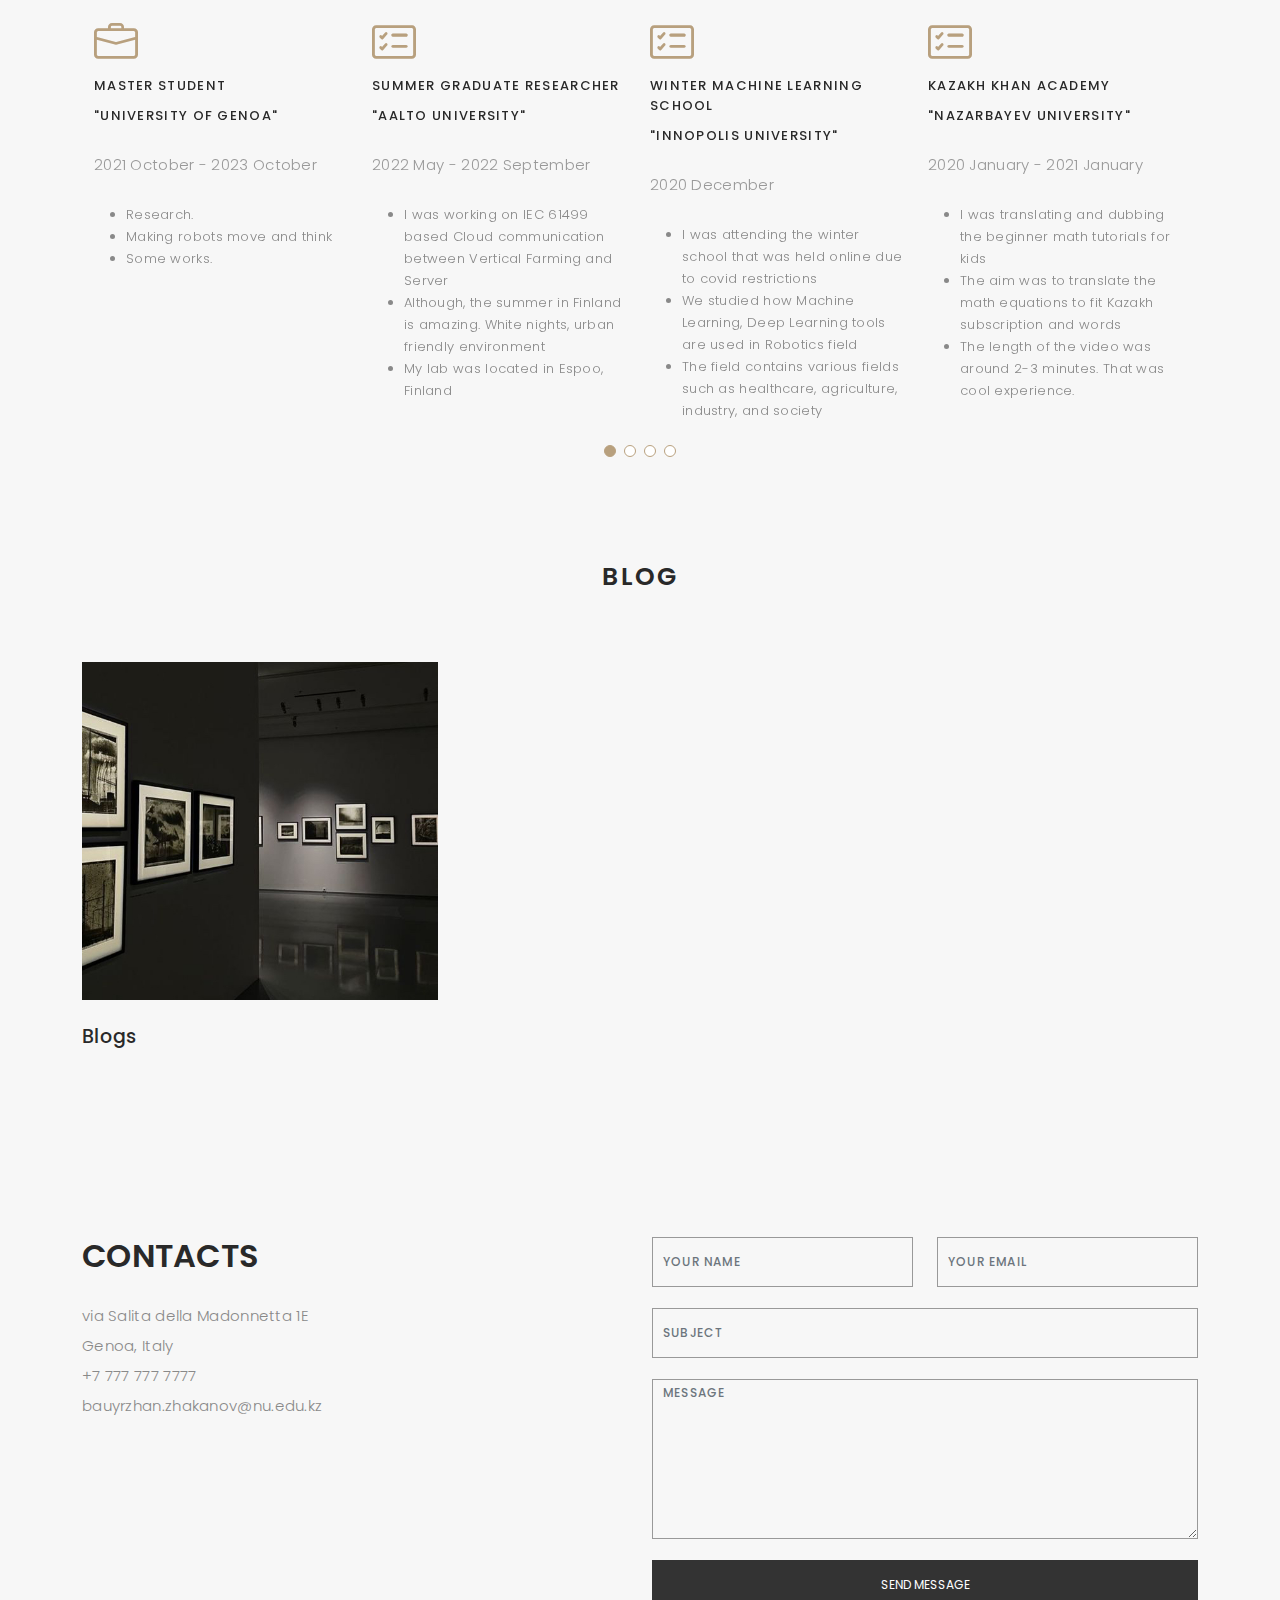
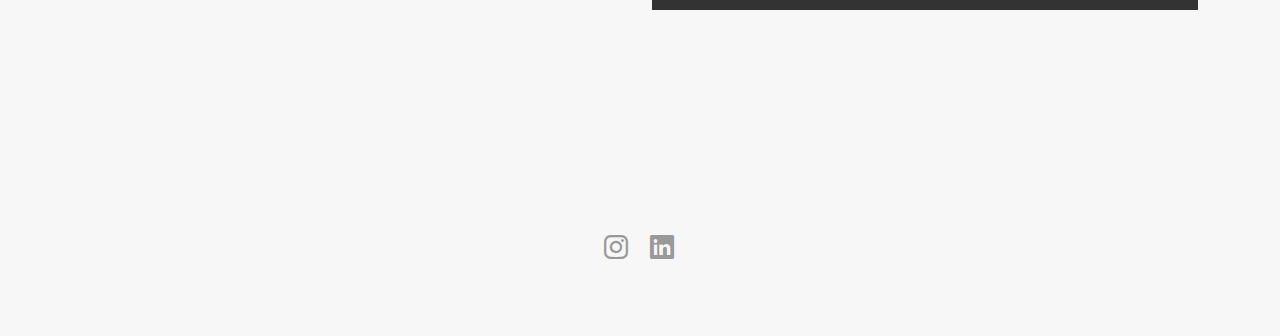
==== commit eebaef92: "social-med" ====
--- a/index.html
+++ b/index.html
@@ -62,8 +62,8 @@
         <p>A Robotics Engineer, Researcher</p>
 
         <ul class="list-unstyled list-social">
-          <!-- <li><a href=""><i class="bi bi-facebook"></i></a></li>
-          <li><a href=""><i class="bi bi-twitter"></i></a></li> -->
+          <li><a href="https://github.com/bzwayne/"><i class="bi bi-github"></i></a></li>
+          <li><a href="https://t.me/bzwayne/"><i class="bi bi-telegram"></i></a></li>
           <li><a href="https://www.instagram.com/bzwayne/"><i class="bi bi-instagram"></i></a></li>
           <li><a href="https://www.linkedin.com/in/bauyrzhan-zhakanov/"><i class="bi bi-linkedin"></i></a></li>
         </ul>
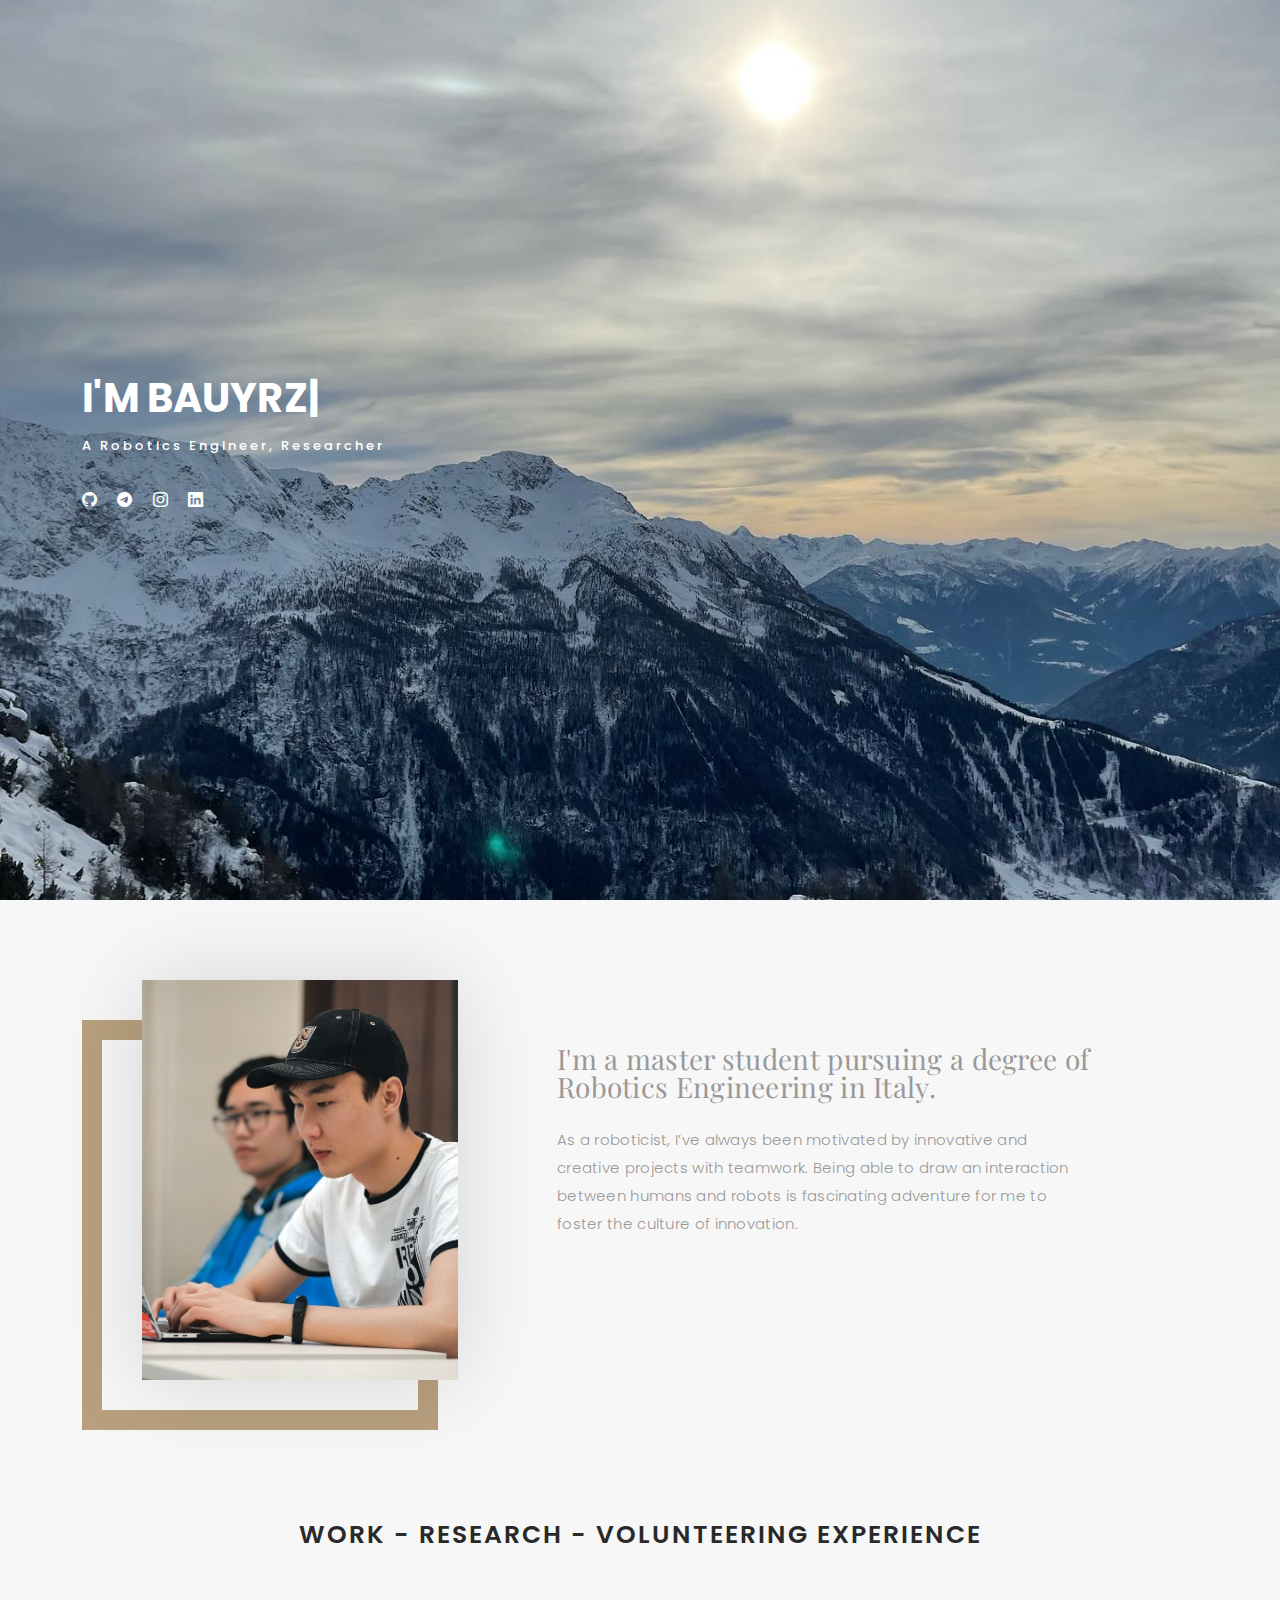
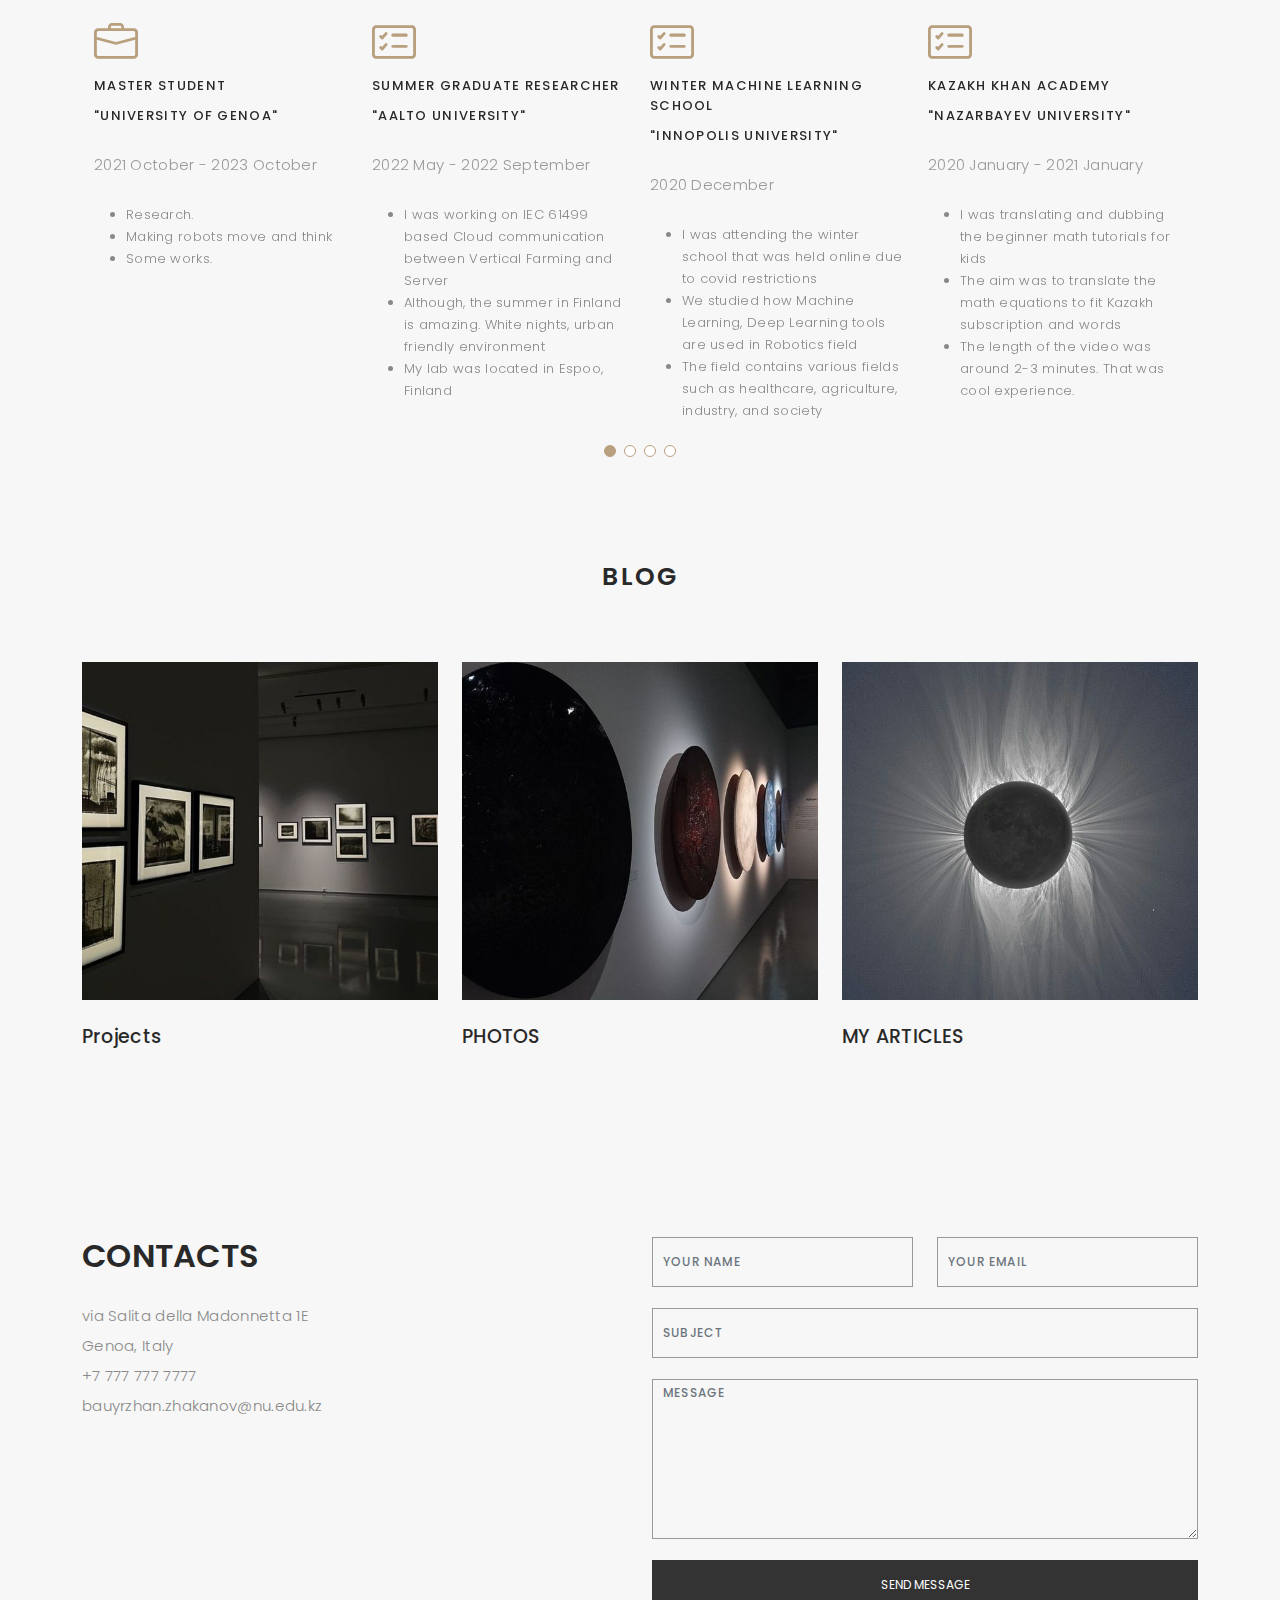
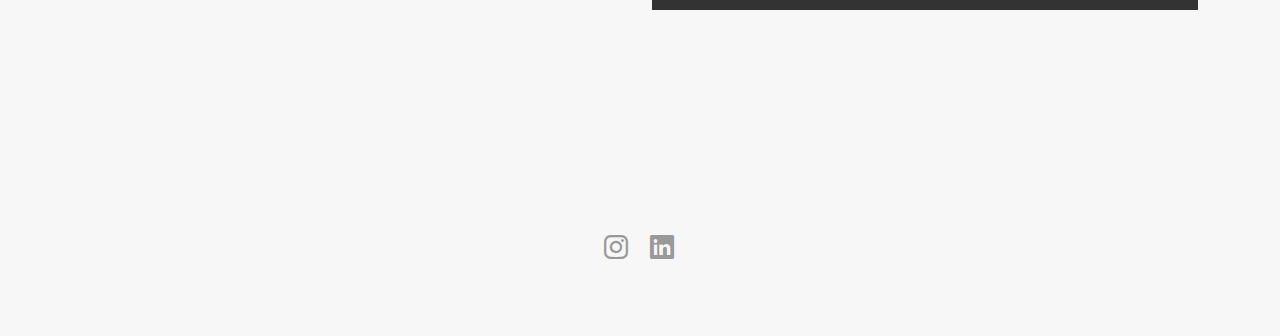
==== commit eb173829: "blogs" ====
--- a/index.html
+++ b/index.html
@@ -185,28 +185,28 @@
           <div class="row">
             <div class="col-lg-4 col-md-6">
               <div class="journal-info">
-                <a href="pages/blog-single.html"><img src="assets/img/blog-post-1.jpg" class="img-responsive" alt="img"></a>
+                <a href="blog-single.html"><img src="assets/img/blog-post-1.jpg" class="img-responsive" alt="img"></a>
                 <div class="journal-txt">
-                  <h4><a href="blog-single.html">Blogs</a></h4>
+                  <h4><a href="blog-single.html">Projects</a></h4>
                 </div>
               </div>
             </div>
-            <!-- <div class="col-lg-4 col-md-6">
+            <div class="col-lg-4 col-md-6">
               <div class="journal-info">
                 <a href="blog-single.html"><img src="assets/img/blog-post-2.jpg" class="img-responsive" alt="img"></a>
                 <div class="journal-txt">
                   <h4><a href="blog-single.html">PHOTOS</a></h4>
                 </div>
               </div>
-            </div> -->
-            <!-- <div class="col-lg-4 col-md-6">
+            </div>
+            <div class="col-lg-4 col-md-6">
               <div class="journal-info">
                 <a href="blog-single.html"><img src="assets/img/blog-post-3.jpg" class="img-responsive" alt="img"></a>
                 <div class="journal-txt">
                   <h4><a href="blog-single.html">MY ARTICLES</a></h4>
                 </div>
               </div>
-            </div> -->
+            </div>
           </div>
         </div>
       </div>
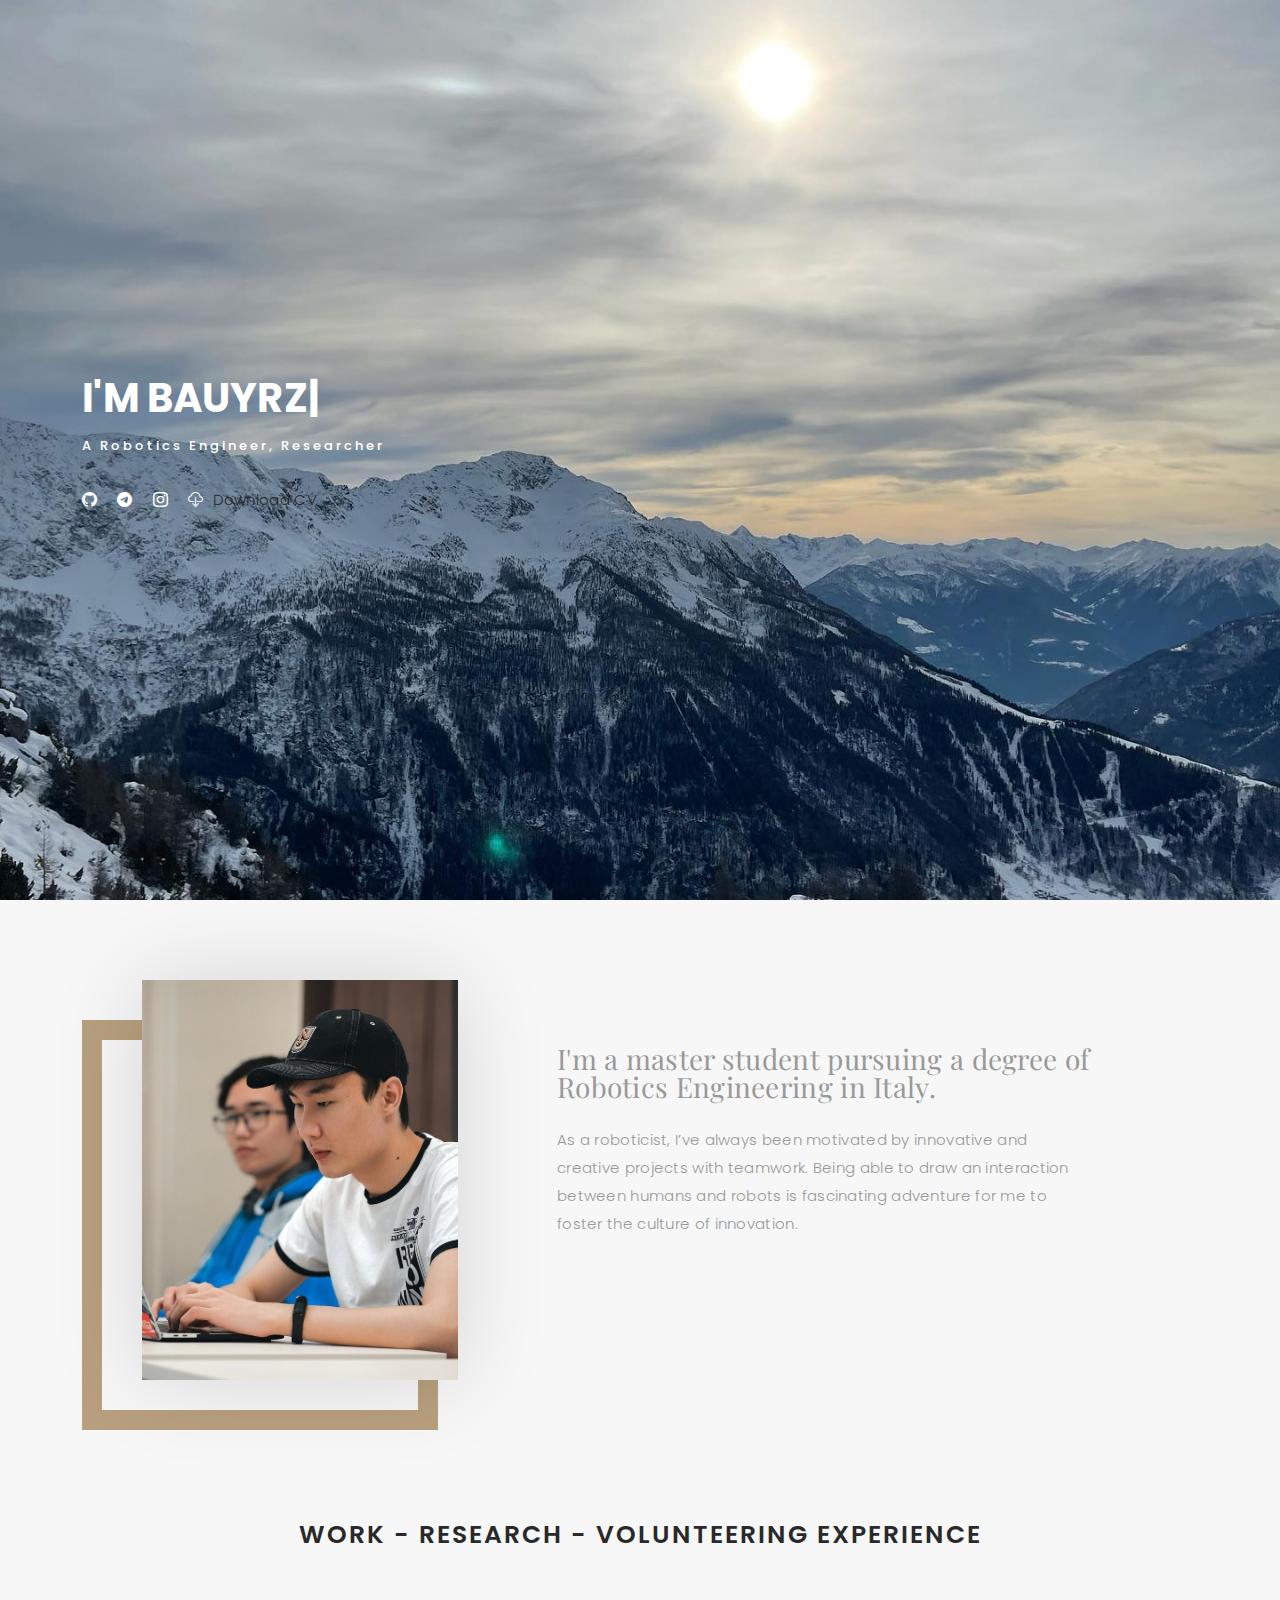
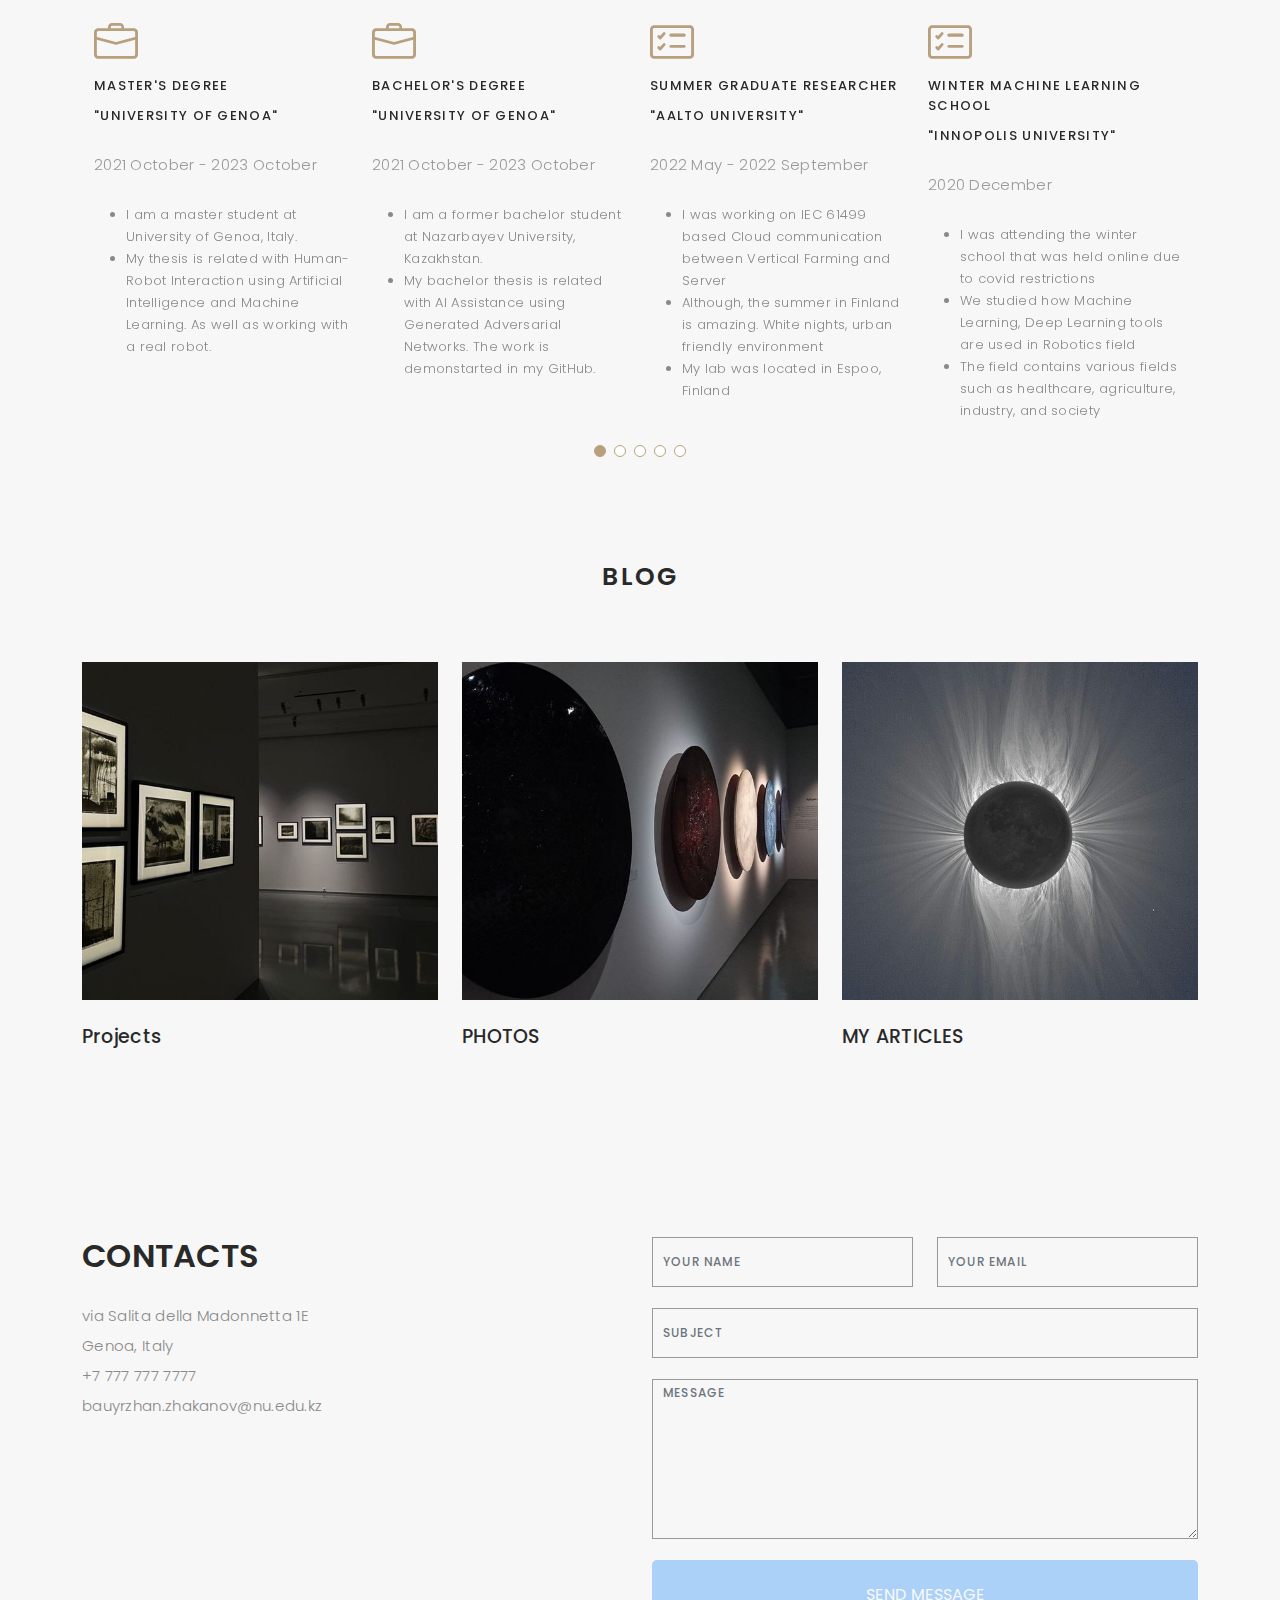
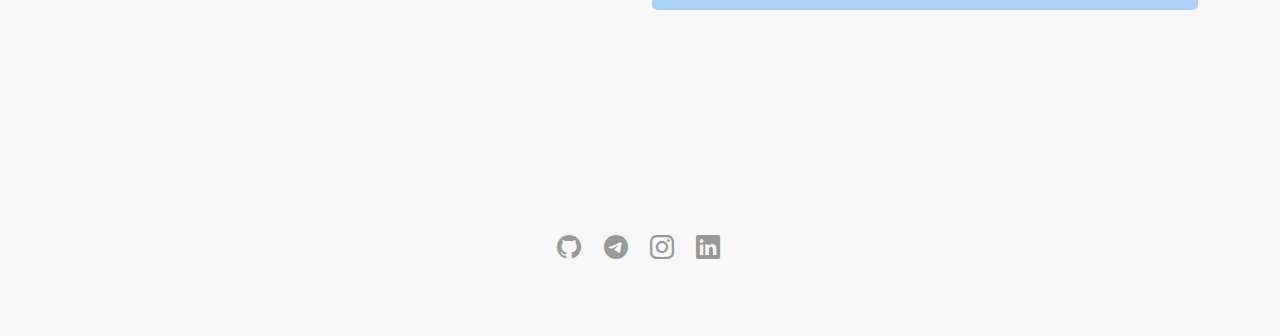
==== commit cb13e15b: "cv" ====
--- a/index.html
+++ b/index.html
@@ -41,9 +41,9 @@
           <li><a class="nav-link  scrollto" href="#services">Experience</a></li>
           <li class="dropdown"><a href="#journal"><span>Blog</span> <i class="bi bi-chevron-down"></i></a>
             <ul>
-              <li><a href="pages/blog-single.html">Works</a></li>
-              <!-- <li><a href="blog-single.html">Photos</a></li> -->
-              <!-- <li><a href="blog-single.html">Articles</a></li> -->
+              <li><a href="pages/blog-single.html">Projects</a></li>
+              <li><a href="pages/blog-single.html">Photos</a></li>
+              <li><a href="pages/blog-single.html">Articles</a></li>
             </ul>
           </li>
           <li><a class="nav-link scrollto" href="#contact">Contact</a></li>
@@ -65,7 +65,7 @@
           <li><a href="https://github.com/bzwayne/"><i class="bi bi-github"></i></a></li>
           <li><a href="https://t.me/bzwayne/"><i class="bi bi-telegram"></i></a></li>
           <li><a href="https://www.instagram.com/bzwayne/"><i class="bi bi-instagram"></i></a></li>
-          <li><a href="https://www.linkedin.com/in/bauyrzhan-zhakanov/"><i class="bi bi-linkedin"></i></a></li>
+          <li><a href="cv/CV_19_03_2023.pdf"><i download class="bi bi-cloud-download"></i> Download CV </a></li>
         </ul>
       </div>
     </div>
@@ -110,13 +110,25 @@
             <div class="swiper-slide">
               <div class="services-block">
                 <i class="bi bi-briefcase"></i>
-                <span>Master student</span>
+                <span>Master's Degree</span>
                 <span>"University of Genoa"</span>
                 <p>2021 October - 2023 October</p>
                 <ul class="separator">
-                  <li>Research.</li>
-                  <li>Making robots move and think</li>
-                  <li>Some works.</li>
+                  <li>I am a master student at University of Genoa, Italy.</li>
+                  <li>My thesis is related with Human-Robot Interaction using Artificial Intelligence and Machine Learning. As well as working with a real robot.</li>
+                </ul>
+              </div>
+            </div>
+
+            <div class="swiper-slide">
+              <div class="services-block">
+                <i class="bi bi-briefcase"></i>
+                <span>Bachelor's Degree</span>
+                <span>"University of Genoa"</span>
+                <p>2021 October - 2023 October</p>
+                <ul class="separator">
+                  <li>I am a former bachelor student at Nazarbayev University, Kazakhstan.</li>
+                  <li>My bachelor thesis is related with AI Assistance using Generated Adversarial Networks. The work is demonstarted in my GitHub.</li>
                 </ul>
               </div>
             </div>
@@ -185,25 +197,25 @@
           <div class="row">
             <div class="col-lg-4 col-md-6">
               <div class="journal-info">
-                <a href="blog-single.html"><img src="assets/img/blog-post-1.jpg" class="img-responsive" alt="img"></a>
+                <a href="pages/blog-single.html"><img src="assets/img/blog-post-1.jpg" class="img-responsive" alt="img"></a>
                 <div class="journal-txt">
-                  <h4><a href="blog-single.html">Projects</a></h4>
+                  <h4><a href="pages/blog-single.html">Projects</a></h4>
                 </div>
               </div>
             </div>
             <div class="col-lg-4 col-md-6">
               <div class="journal-info">
-                <a href="blog-single.html"><img src="assets/img/blog-post-2.jpg" class="img-responsive" alt="img"></a>
+                <a href="pages/blog-single.html"><img src="assets/img/blog-post-2.jpg" class="img-responsive" alt="img"></a>
                 <div class="journal-txt">
-                  <h4><a href="blog-single.html">PHOTOS</a></h4>
+                  <h4><a href="pages/blog-single.html">PHOTOS</a></h4>
                 </div>
               </div>
             </div>
             <div class="col-lg-4 col-md-6">
               <div class="journal-info">
-                <a href="blog-single.html"><img src="assets/img/blog-post-3.jpg" class="img-responsive" alt="img"></a>
+                <a href="pages/blog-single.html"><img src="assets/img/blog-post-3.jpg" class="img-responsive" alt="img"></a>
                 <div class="journal-txt">
-                  <h4><a href="blog-single.html">MY ARTICLES</a></h4>
+                  <h4><a href="pages/blog-single.html">MY ARTICLES</a></h4>
                 </div>
               </div>
             </div>
@@ -274,8 +286,8 @@
       <div class="socials-media text-center">
 
         <ul class="list-unstyled">
-          <!-- <li><a href="#"><i class="bi bi-facebook"></i></a></li>
-          <li><a href="#"><i class="bi bi-twitter"></i></a></li> -->
+          <li><a href="https://github.com/bzwayne/"><i class="bi bi-github"></i></a></li>
+          <li><a href="https://t.me/bzwayne/"><i class="bi bi-telegram"></i></a></li>
           <li><a href="https://www.instagram.com/bzwayne/"><i class="bi bi-instagram"></i></a></li>
           <li><a href="https://www.linkedin.com/in/bauyrzhan-zhakanov/"><i class="bi bi-linkedin"></i></a></li>
         </ul>
--- a/assets/css/style.css
+++ b/assets/css/style.css
@@ -440,6 +440,27 @@
   color: #fff;
 }
 
+.btn {
+  display: inline-block;
+  background-color: #007bff;
+  color: #fff;
+  font-size: 16px;
+  padding: 10px 20px;
+  border-radius: 5px;
+  text-decoration: none;
+  transition: background-color 0.3s ease;
+  opacity: 0.3;
+}
+
+.btn:hover {
+  background-color: #0069d9;
+  opacity: 0.8;
+}
+
+.bi.bi-cloud-download {
+  margin-right: 5px;
+}
+
 .homehome-content p {
   font-size: 13px;
   letter-spacing: 3px;
